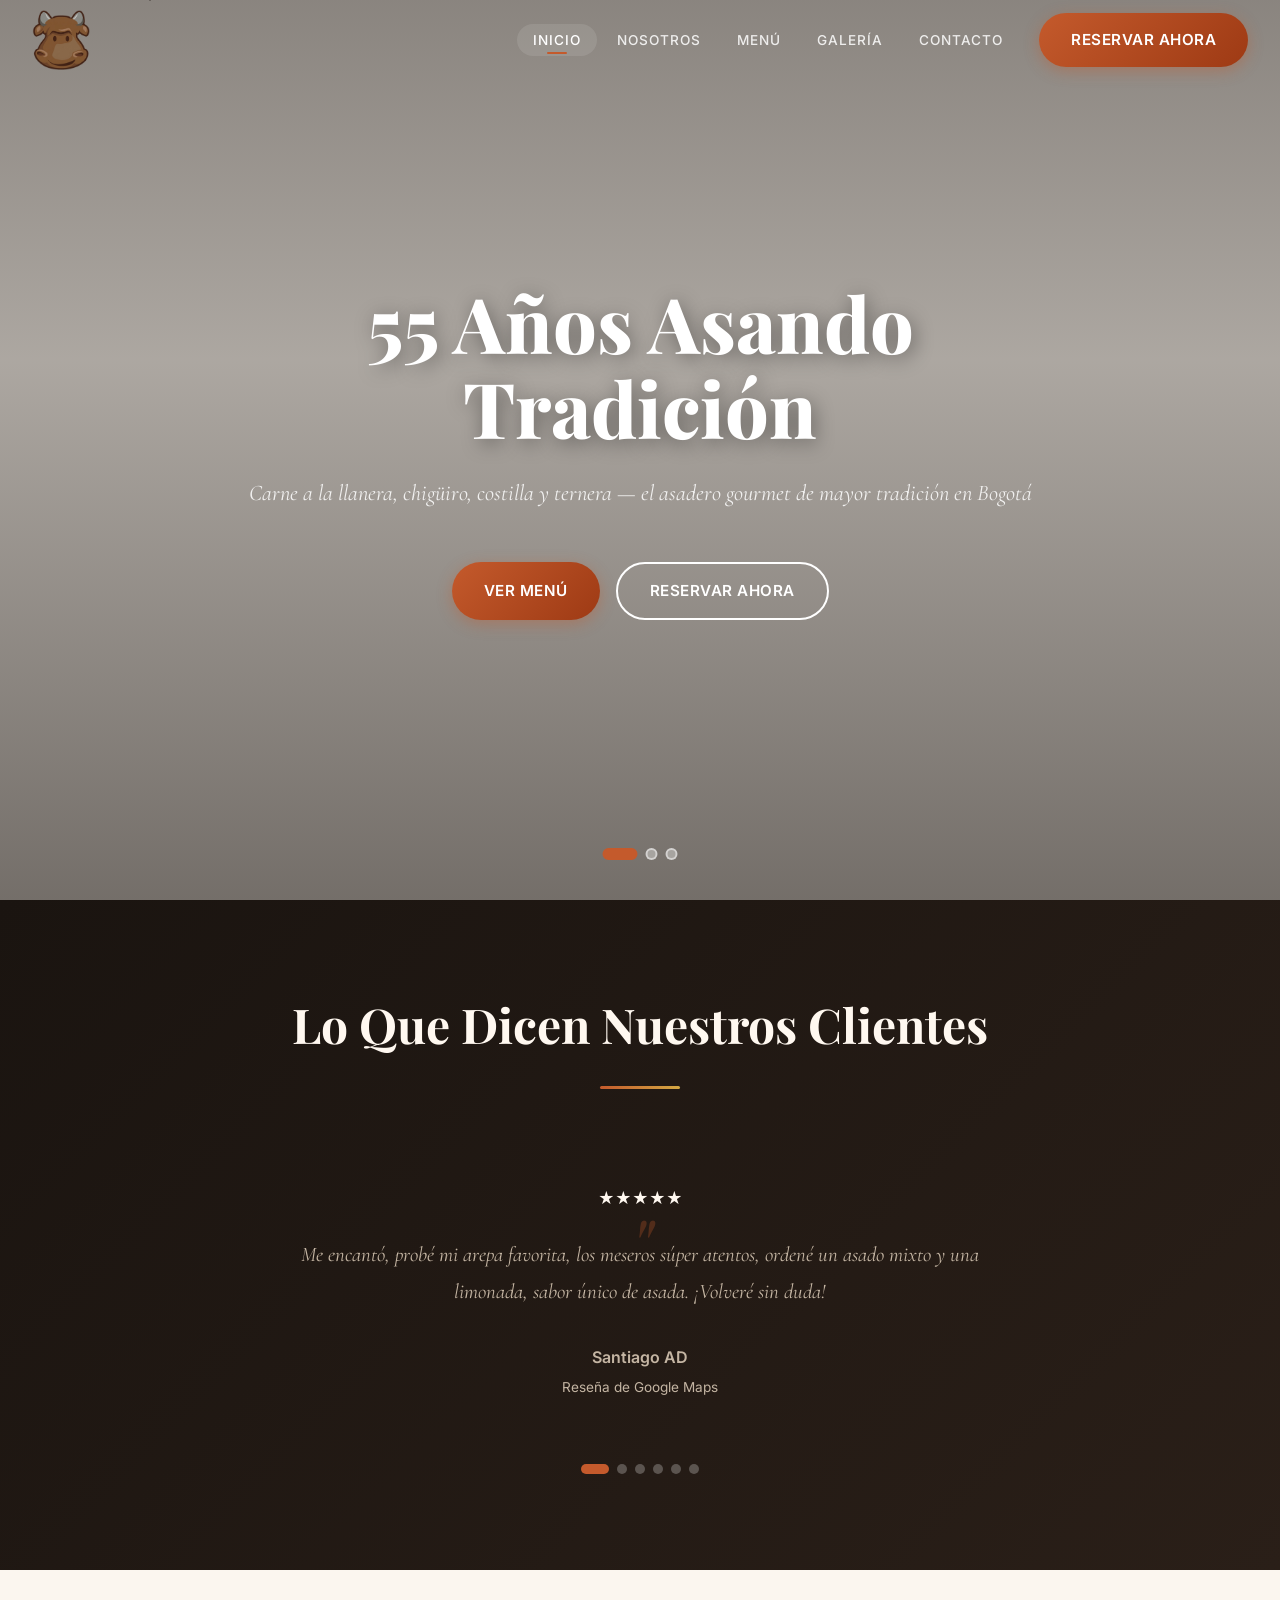
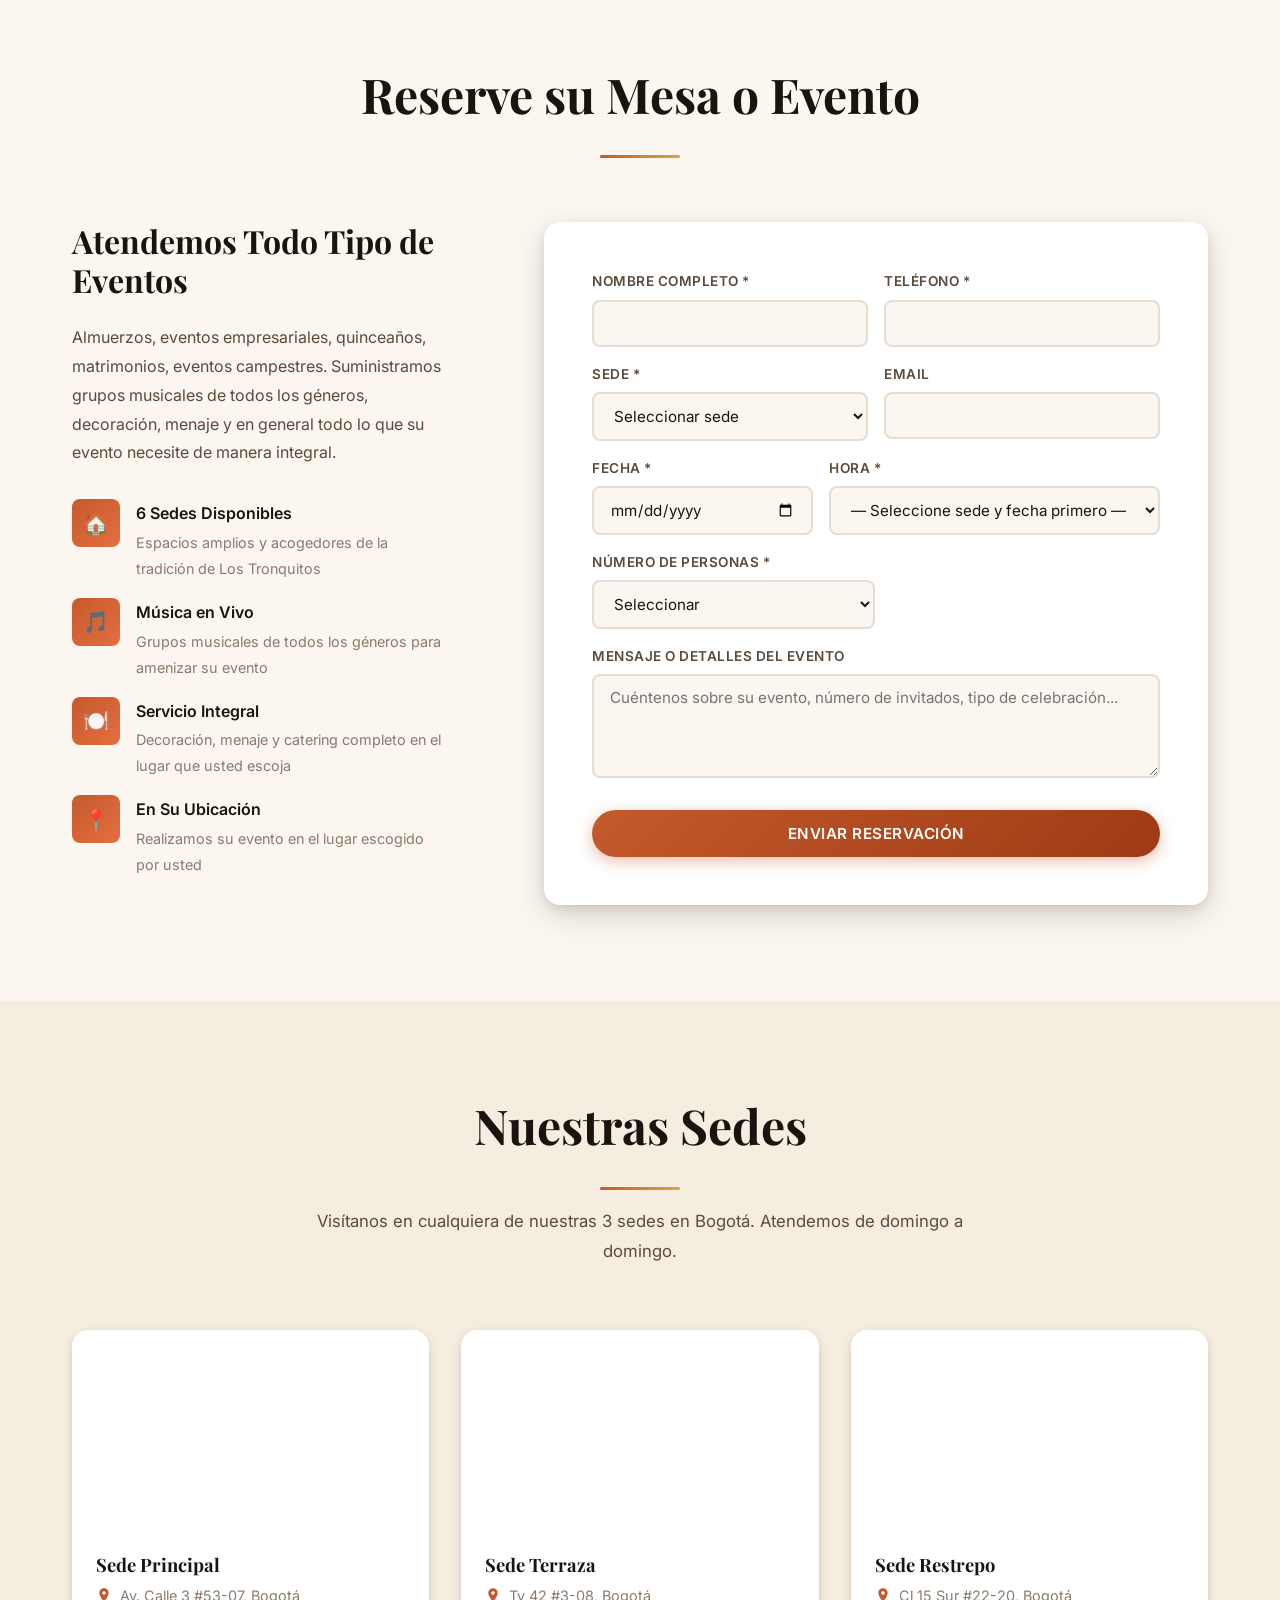
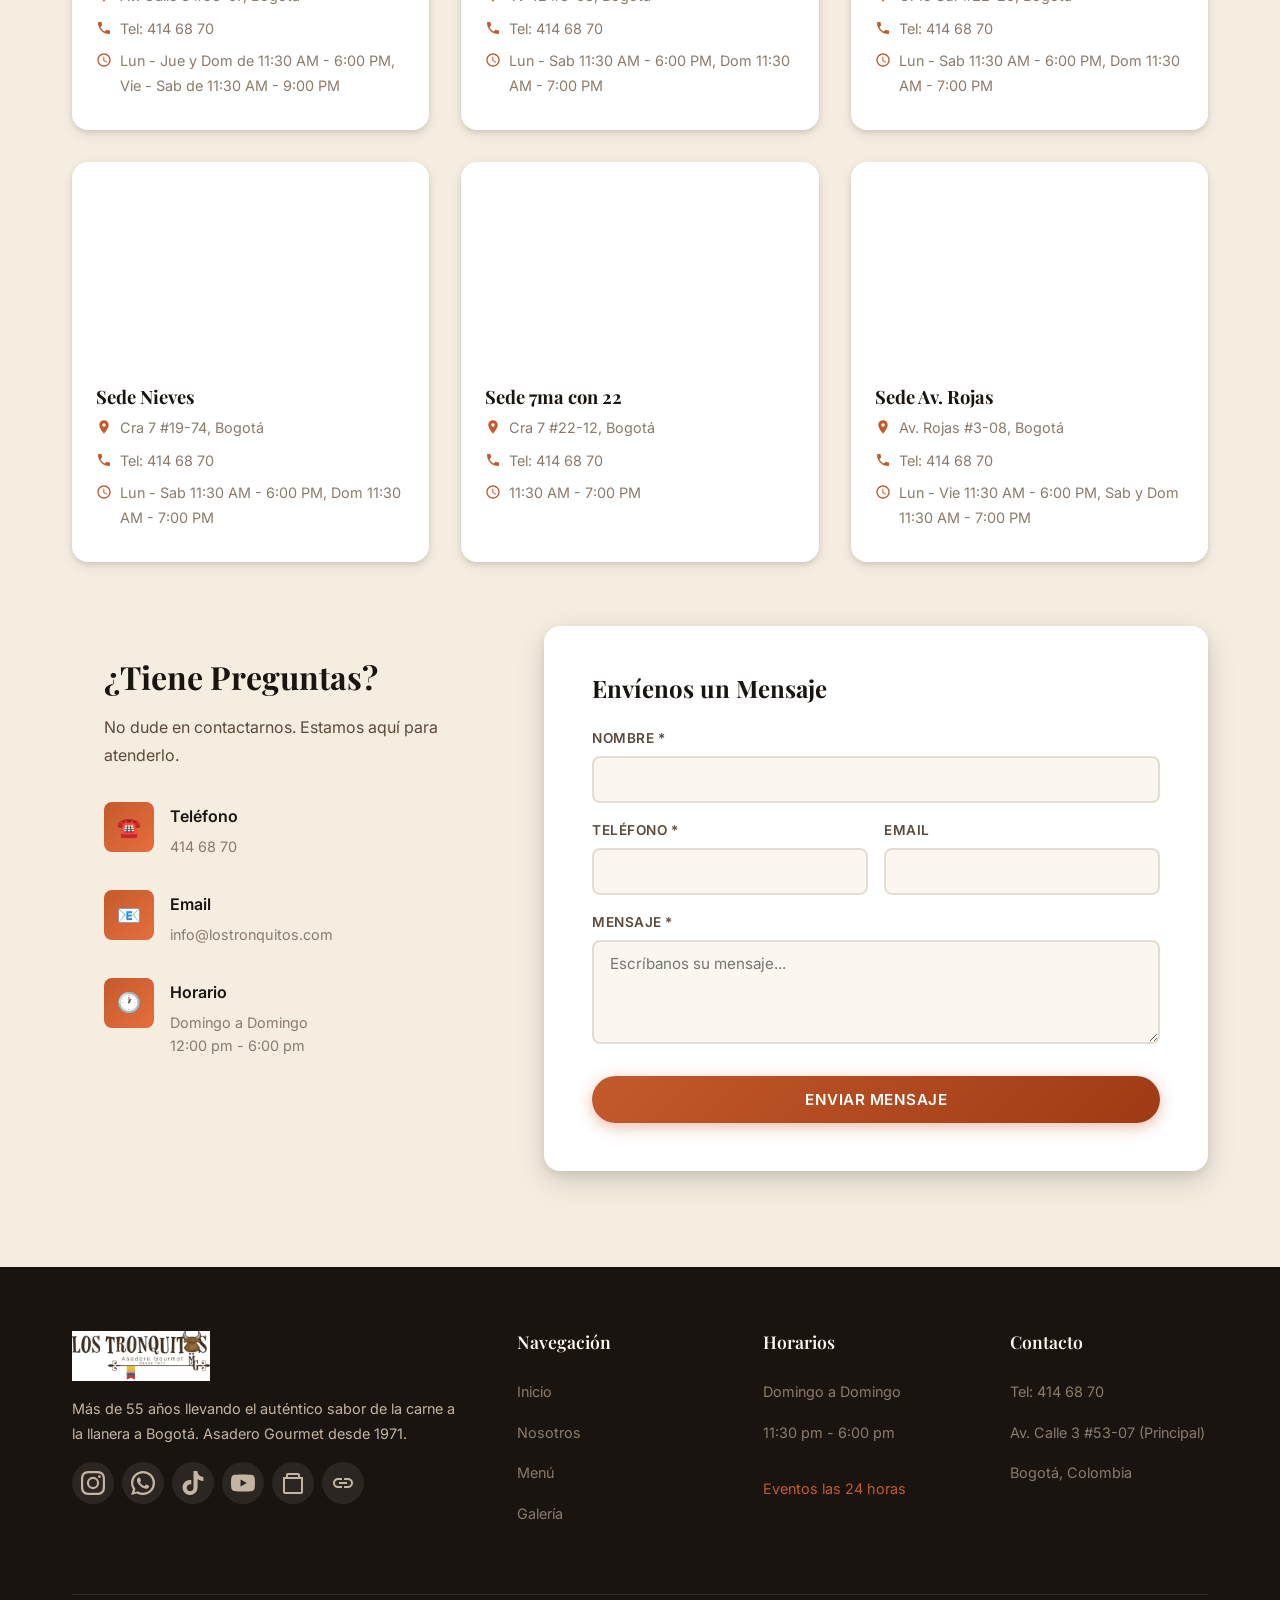
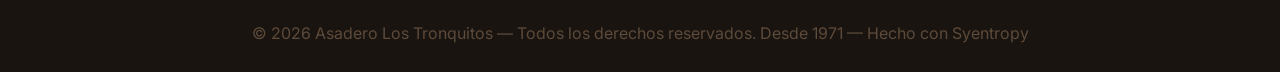
==== frontend/index.html @ 7a98d63e "update" ====
<!DOCTYPE html>
<html lang="es">
<head>
  <meta charset="UTF-8">
  <meta name="viewport" content="width=device-width, initial-scale=1.0">
  <title>Asadero Los Tronquitos | Carne a la Llanera desde 1971 — Bogotá</title>
  <meta name="description" content="Asadero Los Tronquitos: más de 53 años de tradición en carne a la llanera en Bogotá. 3 sedes, eventos y el mejor sabor de la parrilla colombiana. Desde 1971.">
  <meta property="og:title" content="Asadero Los Tronquitos — Asadero Gourmet desde 1971">
  <meta property="og:description" content="Más de 53 años ofreciendo el mejor sabor en carne a la llanera, chigüiro, costilla y ternera en Bogotá.">
  <meta property="og:type" content="website">
  <link rel="stylesheet" href="styles.css">
  <link rel="icon" type="image/png" href="assets/images/logo2.png">
</head>
<body>

<!-- ════════ HEADER ════════ -->
<header class="header" id="header">
  <div class="header__inner">
    <a href="#inicio" class="header__logo"><img src="assets/images/logo2.png" alt="Los Tronquitos - Asadero Gourmet desde 1971"></a>
    <nav class="nav" aria-label="Navegación principal">
      <ul class="nav__list">
        <li><a href="#inicio" class="nav__link nav__link--active">Inicio</a></li>
        <li><a href="nosotros.html" class="nav__link">Nosotros</a></li>
        <li><a href="menu.pdf" class="nav__link">Menú</a></li>
        <li><a href="galeria.html" class="nav__link">Galería</a></li>
        <li><a href="#contacto" class="nav__link">Contacto</a></li>
        <li><a href="#reservaciones" class="nav__cta btn btn--primary">Reservar Ahora</a></li>
      </ul>
    </nav>
    <button class="hamburger" id="hamburger" aria-label="Abrir menú"><span class="hamburger__line"></span><span class="hamburger__line"></span><span class="hamburger__line"></span></button>
  </div>
</header>

<!-- Mobile Menu -->
<div class="mobile-menu" id="mobileMenu">
  <ul class="mobile-menu__list">
    <li><a href="#inicio" class="mobile-menu__link">Inicio</a></li>
    <li><a href="nosotros.html" class="mobile-menu__link">Nosotros</a></li>
    <li><a href="menu_dummy.pdf" class="mobile-menu__link">Menú</a></li>
    <li><a href="galeria.html" class="mobile-menu__link">Galería</a></li>
    <li><a href="#contacto" class="mobile-menu__link">Contacto</a></li>
  </ul>
</div>

<!-- ════════ HERO ════════ -->
<section class="hero" id="inicio">
  <div class="hero__carousel">
    <div class="hero__slide hero__slide--active"><img src="assets/images/new/churrasco1.jpeg" alt="Carne a la llanera en parrilla tradicional"></div>
    <div class="hero__slide"><img src="assets/images/new/Chunchullo (19).JPG"Parrillada mixta Los Tronquitos"></div>
    <div class="hero__slide"><img src="assets/images/new/coctel1.JPG" alt="Interior del restaurante Los Tronquitos"></div>
  </div>
  <div class="hero__overlay"></div>
  <div class="hero__content">
    <h1 class="hero__title">55 Años Asando Tradición<span></span></h1>
    <p class="hero__subtitle">Carne a la llanera, chigüiro, costilla y ternera — el asadero gourmet de mayor tradición en Bogotá</p>
    <div class="hero__buttons">
      <a href="menu.pdf" class="btn btn--primary">Ver Menú</a>
      <a href="#reservaciones" class="btn btn--secondary">Reservar Ahora</a>
    </div>
  </div>
  <div class="hero__dots">
    <button class="hero__dot hero__dot--active" data-slide="0" aria-label="Slide 1"></button>
    <button class="hero__dot" data-slide="1" aria-label="Slide 2"></button>
    <button class="hero__dot" data-slide="2" aria-label="Slide 3"></button>
  </div>
</section>

<!-- ════════ TESTIMONIOS ════════ -->
<section class="section section--dark testimonials" id="testimonios">
  <div class="container">
    <div class="section-header">
      <h2 class="section-header__title" style="color:var(--color-cream)">Lo Que Dicen Nuestros Clientes</h2>
      <div class="section-header__divider"></div>
    </div>
    <div class="testimonials__slider">
      <div class="testimonials__track" id="testimonialsTrack">
        <div class="testimonials__slide">
          <div class="testimonials__stars">★★★★★</div>
          <p class="testimonials__quote">Me encantó, probé mi arepa favorita, los meseros súper atentos, ordené un asado mixto y una limonada, sabor único de asada. ¡Volveré sin duda!</p>
          <p class="testimonials__author">Santiago AD</p><p class="testimonials__role">Reseña de Google Maps</p>
        </div>
        <div class="testimonials__slide">
          <div class="testimonials__stars">★★★★★</div>
          <p class="testimonials__quote">Excelente servicio y atención!!! La comida buena. El lugar muy agradable y tranquilo, recomendable para venir con familia y amigos.</p>
          <p class="testimonials__author">Luis Fernando Pérez</p><p class="testimonials__role">Reseña de Google Maps</p>
        </div>
        <div class="testimonials__slide">
          <div class="testimonials__stars">★★★★★</div>
          <p class="testimonials__quote">Excelente servicio, el mesero Samuel muy amable y buena persona. La comida muy rica, a tiempo, precios buenos acordes a la porción. Las instalaciones muy bonitas y la música muy agradable.</p>
          <p class="testimonials__author">Luis Rodríguez</p><p class="testimonials__role">Reseña de Google Maps</p>
        </div>
        <div class="testimonials__slide">
          <div class="testimonials__stars">★★★★★</div>
          <p class="testimonials__quote">Excelente servicio, me encantó la atención al cliente que maneja el restaurante, muy respetuosos y amables sus trabajadores. Sus platos son exquisitos y sus instalaciones son preciosas.</p>
          <p class="testimonials__author">Brandon Ardila</p><p class="testimonials__role">Reseña de Google Maps</p>
        </div>
        <div class="testimonials__slide">
          <div class="testimonials__stars">★★★★★</div>
          <p class="testimonials__quote">La comida es deliciosa, fresca, las porciones son justas, servicio amable. Lo que más me agradó fue el ambiente, un espacio muy agradable.</p>
          <p class="testimonials__author">Jennifer Tijaro</p><p class="testimonials__role">Reseña de Google Maps</p>
        </div>
        <div class="testimonials__slide">
          <div class="testimonials__stars">★★★★★</div>
          <p class="testimonials__quote">La comida estuvo genial. Carolina nos atendió muy bien. Adicionalmente, todos los platos llegaron muy rápido.</p>
          <p class="testimonials__author">Pablo Ochoa</p><p class="testimonials__role">Reseña de Google Maps</p>
        </div>
      </div>
    </div>
    <div class="testimonials__dots" id="testimonialsDots"></div>
  </div>
</section>

<!-- ════════ RESERVACIONES ════════ -->
<section class="section reservations" id="reservaciones">
  <div class="container">
    <div class="section-header">
      <h2 class="section-header__title">Reserve su Mesa o Evento</h2>
      <div class="section-header__divider"></div>
    </div>
    <div class="reservations__grid">
      <div class="reservations__info animate-on-scroll">
        <h3 class="reservations__info-title">Atendemos Todo Tipo de Eventos</h3>
        <p class="reservations__info-text">Almuerzos, eventos empresariales, quinceaños, matrimonios, eventos campestres. Suministramos grupos musicales de todos los géneros, decoración, menaje y en general todo lo que su evento necesite de manera integral.</p>
        <div class="reservations__features">
          <div class="reservations__feature"><div class="reservations__feature-icon">🏠</div><div><p class="reservations__feature-title">6 Sedes Disponibles</p><p class="reservations__feature-text">Espacios amplios y acogedores de la tradición de Los Tronquitos</p></div></div>
          <div class="reservations__feature"><div class="reservations__feature-icon">🎵</div><div><p class="reservations__feature-title">Música en Vivo</p><p class="reservations__feature-text">Grupos musicales de todos los géneros para amenizar su evento</p></div></div>
          <div class="reservations__feature"><div class="reservations__feature-icon">🍽️</div><div><p class="reservations__feature-title">Servicio Integral</p><p class="reservations__feature-text">Decoración, menaje y catering completo en el lugar que usted escoja</p></div></div>
          <div class="reservations__feature"><div class="reservations__feature-icon">📍</div><div><p class="reservations__feature-title">En Su Ubicación</p><p class="reservations__feature-text">Realizamos su evento en el lugar escogido por usted</p></div></div>
        </div>
      </div>
      <div class="reservations__form-wrapper animate-on-scroll animate-on-scroll--delay-2">
        <form id="reservationForm" novalidate>
          <div class="form__row">
            <div class="form__group"><label class="form__label" for="resName">Nombre completo *</label><input class="form__input" type="text" id="resName" name="Nombre" required><span class="form__error" id="resNameError">Por favor ingrese su nombre</span></div>
            <div class="form__group"><label class="form__label" for="resPhone">Teléfono *</label><input class="form__input" type="tel" id="resPhone" name="Teléfono" required><span class="form__error" id="resPhoneError">Ingrese un teléfono válido</span></div>
          </div>
          <div class="form__row">
            <div class="form__group"><label class="form__label" for="resSede">Sede *</label><select class="form__select" id="resSede" name="Sede" required><option value="">Seleccionar sede</option><option value="Principal">Principal</option><option value="Terraza">Terraza</option><option value="Restrepo">Restrepo</option><option value="Nieves">Nieves</option><option value="7ma con 22">7ma con 22</option><option value="Av Rojas">Av Rojas</option></select><span class="form__error" id="resSedeError">Seleccione una sede</span></div>
            <div class="form__group"><label class="form__label" for="resEmail">Email</label><input class="form__input" type="email" id="resEmail" name="Email"><span class="form__error" id="resEmailError">Ingrese un email válido</span></div>
          </div>
          <div class="form__row">
            <div class="form__group"><label class="form__label" for="resDate">Fecha *</label><input class="form__input" type="date" id="resDate" name="Fecha" required><span class="form__error" id="resDateError">Seleccione una fecha futura</span></div>
            <div class="form__group">
              <label class="form__label" for="resTime">Hora *</label>
              <select class="form__select" id="resTime" name="Hora" required>
                <option value="">— Seleccione sede y fecha primero —</option>
              </select>
              <span class="form__error" id="resTimeError">Seleccione un horario</span>
            </div>
          </div>
          <!-- Indicador de cupos disponibles -->
          <div id="availabilityBanner" style="display:none;margin-bottom:12px;padding:10px 14px;border-radius:6px;font-size:14px;font-weight:600;"></div>
          <div class="form__row">
            <div class="form__group"><label class="form__label" for="resGuests">Número de personas *</label>
              <select class="form__select" id="resGuests" name="Personas" required>
                <option value="">Seleccionar</option>
                <option value="1">1 persona</option>
                <option value="2">2 personas</option>
                <option value="3">3 personas</option>
                <option value="4">4 personas</option>
                <option value="5">5 personas</option>
                <option value="6">6 personas</option>
                <option value="7">7 personas</option>
                <option value="8">8 personas</option>
                <option value="10">10 personas</option>
                <option value="12">12 personas</option>
                <option value="15">15 personas</option>
                <option value="20">20 personas</option>
                <option value="25">25 personas</option>
                <option value="30">30 personas</option>
                <option value="40">40+ personas (evento especial)</option>
              </select>
              <span class="form__error" id="resGuestsError">Seleccione número de personas</span>
            </div>
          </div>
          <div class="form__row">
            <div class="form__group form__group--full"><label class="form__label" for="resMessage">Mensaje o detalles del evento</label><textarea class="form__textarea" id="resMessage" name="Mensaje" rows="4" placeholder="Cuéntenos sobre su evento, número de invitados, tipo de celebración..."></textarea></div>
          </div>
          <button type="submit" class="btn btn--primary form__submit" id="resSubmitBtn">Enviar Reservación</button>
        </form>
      </div>
    </div>
  </div>
</section>

<!-- ════════ CONTACTO & UBICACIONES ════════ -->
<section class="section contact" id="contacto">
  <div class="container">
    <div class="section-header">
      <h2 class="section-header__title">Nuestras Sedes</h2>
      <div class="section-header__divider"></div>
      <p class="section-header__description">Visítanos en cualquiera de nuestras 3 sedes en Bogotá. Atendemos de domingo a domingo.</p>
    </div>
    <div class="contact__grid">
      <!-- Sede 1 Principal -->
      <div class="contact__card animate-on-scroll" data-sede="principal">
        <div class="contact__card-map"><iframe src="https://www.google.com/maps/embed?pb=!1m18!1m12!1m3!1d3976.807!2d-74.1127!3d4.6172!2m3!1f0!2f0!3f0!3m2!1i1024!2i768!4f13.1!3m3!1m2!1s0x8e3f99a1c1c1c1c1%3A0x1!2sAv%20Calle%203%2053-07!5e0!3m2!1ses!2sco!4v1700000000000" allowfullscreen="" loading="lazy" title="Sede Principal Los Tronquitos"></iframe></div>
        <div class="contact__card-info">
          <h4 class="contact__card-name">Sede Principal</h4>
          <div class="contact__card-detail"><svg viewBox="0 0 24 24" fill="currentColor"><path d="M12 2C8.13 2 5 5.13 5 9c0 5.25 7 13 7 13s7-7.75 7-13c0-3.87-3.13-7-7-7zm0 9.5c-1.38 0-2.5-1.12-2.5-2.5s1.12-2.5 2.5-2.5 2.5 1.12 2.5 2.5-1.12 2.5-2.5 2.5z"/></svg><span class="sede-direccion">Av. Calle 3 #53-07, Bogotá</span></div>
          <div class="contact__card-detail"><svg viewBox="0 0 24 24" fill="currentColor"><path d="M6.62 10.79c1.44 2.83 3.76 5.14 6.59 6.59l2.2-2.2c.27-.27.67-.36 1.02-.24 1.12.37 2.33.57 3.57.57.55 0 1 .45 1 1V20c0 .55-.45 1-1 1-9.39 0-17-7.61-17-17 0-.55.45-1 1-1h3.5c.55 0 1 .45 1 1 0 1.25.2 2.45.57 3.57.11.35.03.74-.25 1.02l-2.2 2.2z"/></svg><span>Tel: 414 68 70</span></div>
          <div class="contact__card-detail"><svg viewBox="0 0 24 24" fill="currentColor"><path d="M11.99 2C6.47 2 2 6.48 2 12s4.47 10 9.99 10C17.52 22 22 17.52 22 12S17.52 2 11.99 2zM12 20c-4.42 0-8-3.58-8-8s3.58-8 8-8 8 3.58 8 8-3.58 8-8 8zm.5-13H11v6l5.25 3.15.75-1.23-4.5-2.67z"/></svg><span class="sede-horario">Lun - Jue y Dom de 11:30 AM - 6:00 PM, Vie - Sab de 11:30 AM - 9:00 PM</span></div>
        </div>
      </div>
      <!-- Sede 2 Terraza -->
      <div class="contact__card animate-on-scroll animate-on-scroll--delay-1" data-sede="terraza">
        <div class="contact__card-map"><iframe src="https://www.google.com/maps/embed?pb=!1m18!1m12!1m3!1d3976.883192683664!2d-74.11655192552723!3d4.614916342396314!2m3!1f0!2f0!3f0!3m2!1i1024!2i768!4f13.1!3m3!1m2!1s0x8e3f994f0b8a6cc9%3A0x44e35e37d0e123f9!2zVHYuIDQyICMgMy04LCBQdWVudGUgQXJhbmRhLCBCb2dvdMOhLCBELkMuLCBCb2dvdMOhLCBCb2dvdMOhLCBELkMu!5e0!3m2!1ses-419!2sco!4v1774983031433!5m2!1ses-419!2sco" width="600" height="450" style="border:0;" allowfullscreen="" loading="lazy" referrerpolicy="no-referrer-when-downgrade"></iframe></div>
        <div class="contact__card-info">
          <h4 class="contact__card-name">Sede Terraza</h4>
          <div class="contact__card-detail"><svg viewBox="0 0 24 24" fill="currentColor"><path d="M12 2C8.13 2 5 5.13 5 9c0 5.25 7 13 7 13s7-7.75 7-13c0-3.87-3.13-7-7-7zm0 9.5c-1.38 0-2.5-1.12-2.5-2.5s1.12-2.5 2.5-2.5 2.5 1.12 2.5 2.5-1.12 2.5-2.5 2.5z"/></svg><span class="sede-direccion">Tv 42 #3-08, Bogotá</span></div>
          <div class="contact__card-detail"><svg viewBox="0 0 24 24" fill="currentColor"><path d="M6.62 10.79c1.44 2.83 3.76 5.14 6.59 6.59l2.2-2.2c.27-.27.67-.36 1.02-.24 1.12.37 2.33.57 3.57.57.55 0 1 .45 1 1V20c0 .55-.45 1-1 1-9.39 0-17-7.61-17-17 0-.55.45-1 1-1h3.5c.55 0 1 .45 1 1 0 1.25.2 2.45.57 3.57.11.35.03.74-.25 1.02l-2.2 2.2z"/></svg><span>Tel: 414 68 70</span></div>
          <div class="contact__card-detail"><svg viewBox="0 0 24 24" fill="currentColor"><path d="M11.99 2C6.47 2 2 6.48 2 12s4.47 10 9.99 10C17.52 22 22 17.52 22 12S17.52 2 11.99 2zM12 20c-4.42 0-8-3.58-8-8s3.58-8 8-8 8 3.58 8 8-3.58 8-8 8zm.5-13H11v6l5.25 3.15.75-1.23-4.5-2.67z"/></svg><span class="sede-horario">Lun - Sab 11:30 AM - 6:00 PM, Dom 11:30 AM - 7:00 PM</span></div>
        </div>
      </div>
      <!-- Sede 3 Restrepo -->
      <div class="contact__card animate-on-scroll animate-on-scroll--delay-2" data-sede="restrepo">
        <div class="contact__card-map"><iframe src="https://www.google.com/maps/embed?pb=!1m18!1m12!1m3!1d3977.0346736507167!2d-74.1006967!3d4.5878!2m3!1f0!2f0!3f0!3m2!1i1024!2i768!4f13.1!3m3!1m2!1s0x8e3f992001793e93%3A0x5c0cc6a6453bdbe4!2sCl.%2015%20Sur%20%2322-20%2C%20Bogot%C3%A1!5e0!3m2!1ses-419!2sco!4v1774982782125!5m2!1ses-419!2sco" width="600" height="450" style="border:0;" allowfullscreen="" loading="lazy" referrerpolicy="no-referrer-when-downgrade"></iframe></div>
        <div class="contact__card-info">
          <h4 class="contact__card-name">Sede Restrepo</h4>
          <div class="contact__card-detail"><svg viewBox="0 0 24 24" fill="currentColor"><path d="M12 2C8.13 2 5 5.13 5 9c0 5.25 7 13 7 13s7-7.75 7-13c0-3.87-3.13-7-7-7zm0 9.5c-1.38 0-2.5-1.12-2.5-2.5s1.12-2.5 2.5-2.5 2.5 1.12 2.5 2.5-1.12 2.5-2.5 2.5z"/></svg><span class="sede-direccion">Cl 15 Sur #22-20, Bogotá</span></div>
          <div class="contact__card-detail"><svg viewBox="0 0 24 24" fill="currentColor"><path d="M6.62 10.79c1.44 2.83 3.76 5.14 6.59 6.59l2.2-2.2c.27-.27.67-.36 1.02-.24 1.12.37 2.33.57 3.57.57.55 0 1 .45 1 1V20c0 .55-.45 1-1 1-9.39 0-17-7.61-17-17 0-.55.45-1 1-1h3.5c.55 0 1 .45 1 1 0 1.25.2 2.45.57 3.57.11.35.03.74-.25 1.02l-2.2 2.2z"/></svg><span>Tel: 414 68 70</span></div>
          <div class="contact__card-detail"><svg viewBox="0 0 24 24" fill="currentColor"><path d="M11.99 2C6.47 2 2 6.48 2 12s4.47 10 9.99 10C17.52 22 22 17.52 22 12S17.52 2 11.99 2zM12 20c-4.42 0-8-3.58-8-8s3.58-8 8-8 8 3.58 8 8-3.58 8-8 8zm.5-13H11v6l5.25 3.15.75-1.23-4.5-2.67z"/></svg><span class="sede-horario">Lun - Sab 11:30 AM - 6:00 PM, Dom 11:30 AM - 7:00 PM</span></div>
        </div>
      </div>
      <!-- Sede 4 Nieves -->
      <div class="contact__card animate-on-scroll animate-on-scroll--delay-2" data-sede="nieves">
        <div class="contact__card-map"><iframe src="https://www.google.com/maps/embed?pb=!1m18!1m12!1m3!1d3976.9329164392216!2d-74.07377492552737!3d4.606032942472005!2m3!1f0!2f0!3f0!3m2!1i1024!2i768!4f13.1!3m3!1m2!1s0x8e3f99a1f7c5f38d%3A0xfd6906d8717972ba!2sCra.%207%20%2319-74%2C%20Bogot%C3%A1!5e0!3m2!1ses-419!2sco!4v1774982893205!5m2!1ses-419!2sco" width="600" height="450" style="border:0;" allowfullscreen="" loading="lazy" referrerpolicy="no-referrer-when-downgrade"></iframe></div>
        <div class="contact__card-info">
          <h4 class="contact__card-name">Sede Nieves</h4>
          <div class="contact__card-detail"><svg viewBox="0 0 24 24" fill="currentColor"><path d="M12 2C8.13 2 5 5.13 5 9c0 5.25 7 13 7 13s7-7.75 7-13c0-3.87-3.13-7-7-7zm0 9.5c-1.38 0-2.5-1.12-2.5-2.5s1.12-2.5 2.5-2.5 2.5 1.12 2.5 2.5-1.12 2.5-2.5 2.5z"/></svg><span class="sede-direccion">Cra 7 #19-74, Bogotá</span></div>
          <div class="contact__card-detail"><svg viewBox="0 0 24 24" fill="currentColor"><path d="M6.62 10.79c1.44 2.83 3.76 5.14 6.59 6.59l2.2-2.2c.27-.27.67-.36 1.02-.24 1.12.37 2.33.57 3.57.57.55 0 1 .45 1 1V20c0 .55-.45 1-1 1-9.39 0-17-7.61-17-17 0-.55.45-1 1-1h3.5c.55 0 1 .45 1 1 0 1.25.2 2.45.57 3.57.11.35.03.74-.25 1.02l-2.2 2.2z"/></svg><span>Tel: 414 68 70</span></div>
          <div class="contact__card-detail"><svg viewBox="0 0 24 24" fill="currentColor"><path d="M11.99 2C6.47 2 2 6.48 2 12s4.47 10 9.99 10C17.52 22 22 17.52 22 12S17.52 2 11.99 2zM12 20c-4.42 0-8-3.58-8-8s3.58-8 8-8 8 3.58 8 8-3.58 8-8 8zm.5-13H11v6l5.25 3.15.75-1.23-4.5-2.67z"/></svg><span class="sede-horario">Lun - Sab 11:30 AM - 6:00 PM, Dom 11:30 AM - 7:00 PM</span></div>
        </div>
      </div>
      <!-- Sede 5 7ma con 22 -->
      <div class="contact__card animate-on-scroll animate-on-scroll--delay-2" data-sede="7ma-con-22">
        <div class="contact__card-map"><iframe src="https://www.google.com/maps/embed?pb=!1m18!1m12!1m3!1d3976.920901473239!2d-74.07319622552727!3d4.608181042453724!2m3!1f0!2f0!3f0!3m2!1i1024!2i768!4f13.1!3m3!1m2!1s0x8e3f9998c905d19d%3A0xa3f6e29a383d21f8!2sCra.%207%20%2322-12%2C%20Bogot%C3%A1!5e0!3m2!1ses-419!2sco!4v1774983083929!5m2!1ses-419!2sco" width="600" height="450" style="border:0;" allowfullscreen="" loading="lazy" referrerpolicy="no-referrer-when-downgrade"></iframe></div>
        <div class="contact__card-info">
          <h4 class="contact__card-name">Sede 7ma con 22</h4>
          <div class="contact__card-detail"><svg viewBox="0 0 24 24" fill="currentColor"><path d="M12 2C8.13 2 5 5.13 5 9c0 5.25 7 13 7 13s7-7.75 7-13c0-3.87-3.13-7-7-7zm0 9.5c-1.38 0-2.5-1.12-2.5-2.5s1.12-2.5 2.5-2.5 2.5 1.12 2.5 2.5-1.12 2.5-2.5 2.5z"/></svg><span class="sede-direccion">Cra 7 #22-12, Bogotá</span></div>
          <div class="contact__card-detail"><svg viewBox="0 0 24 24" fill="currentColor"><path d="M6.62 10.79c1.44 2.83 3.76 5.14 6.59 6.59l2.2-2.2c.27-.27.67-.36 1.02-.24 1.12.37 2.33.57 3.57.57.55 0 1 .45 1 1V20c0 .55-.45 1-1 1-9.39 0-17-7.61-17-17 0-.55.45-1 1-1h3.5c.55 0 1 .45 1 1 0 1.25.2 2.45.57 3.57.11.35.03.74-.25 1.02l-2.2 2.2z"/></svg><span>Tel: 414 68 70</span></div>
          <div class="contact__card-detail"><svg viewBox="0 0 24 24" fill="currentColor"><path d="M11.99 2C6.47 2 2 6.48 2 12s4.47 10 9.99 10C17.52 22 22 17.52 22 12S17.52 2 11.99 2zM12 20c-4.42 0-8-3.58-8-8s3.58-8 8-8 8 3.58 8 8-3.58 8-8 8zm.5-13H11v6l5.25 3.15.75-1.23-4.5-2.67z"/></svg><span class="sede-horario">11:30 AM - 7:00 PM</span></div>
        </div>
      </div>
      <!-- Sede 6 Rojas -->
      <div class="contact__card animate-on-scroll animate-on-scroll--delay-2" data-sede="rojas">
        <div class="contact__card-map"><iframe src="https://www.google.com/maps/embed?pb=!1m18!1m12!1m3!1d3976.557687584417!2d-74.10221432552706!3d4.672653241901139!2m3!1f0!2f0!3f0!3m2!1i1024!2i768!4f13.1!3m3!1m2!1s0x8e3f9b0ceb1cd0f9%3A0xa7483a5deb8d5d55!2zQXYuIDcwICMzLCBCb2dvdMOh!5e0!3m2!1ses-419!2sco!4v1774984022772!5m2!1ses-419!2sco" width="600" height="450" style="border:0;" allowfullscreen="" loading="lazy" referrerpolicy="no-referrer-when-downgrade"></iframe></div>
        <div class="contact__card-info">
          <h4 class="contact__card-name">Sede Av. Rojas</h4>
          <div class="contact__card-detail"><svg viewBox="0 0 24 24" fill="currentColor"><path d="M12 2C8.13 2 5 5.13 5 9c0 5.25 7 13 7 13s7-7.75 7-13c0-3.87-3.13-7-7-7zm0 9.5c-1.38 0-2.5-1.12-2.5-2.5s1.12-2.5 2.5-2.5 2.5 1.12 2.5 2.5-1.12 2.5-2.5 2.5z"/></svg><span class="sede-direccion">Av. Rojas #3-08, Bogotá</span></div>
          <div class="contact__card-detail"><svg viewBox="0 0 24 24" fill="currentColor"><path d="M6.62 10.79c1.44 2.83 3.76 5.14 6.59 6.59l2.2-2.2c.27-.27.67-.36 1.02-.24 1.12.37 2.33.57 3.57.57.55 0 1 .45 1 1V20c0 .55-.45 1-1 1-9.39 0-17-7.61-17-17 0-.55.45-1 1-1h3.5c.55 0 1 .45 1 1 0 1.25.2 2.45.57 3.57.11.35.03.74-.25 1.02l-2.2 2.2z"/></svg><span>Tel: 414 68 70</span></div>
          <div class="contact__card-detail"><svg viewBox="0 0 24 24" fill="currentColor"><path d="M11.99 2C6.47 2 2 6.48 2 12s4.47 10 9.99 10C17.52 22 22 17.52 22 12S17.52 2 11.99 2zM12 20c-4.42 0-8-3.58-8-8s3.58-8 8-8 8 3.58 8 8-3.58 8-8 8zm.5-13H11v6l5.25 3.15.75-1.23-4.5-2.67z"/></svg><span class="sede-horario">Lun - Vie 11:30 AM - 6:00 PM, Sab y Dom 11:30 AM - 7:00 PM</span></div>
        </div>
      </div>
    </div>
    <!-- Contact Form -->
    <div class="contact__form-section">
      <div class="contact__info-block animate-on-scroll">
        <h3>¿Tiene Preguntas?</h3>
        <p style="margin:var(--space-md) 0 var(--space-xl)">No dude en contactarnos. Estamos aquí para atenderlo.</p>
        <div class="contact__info-item"><div class="contact__info-icon">☎️</div><div><p class="contact__info-label">Teléfono</p><p class="contact__info-value">414 68 70</p></div></div>
        <div class="contact__info-item"><div class="contact__info-icon">📧</div><div><p class="contact__info-label">Email</p><p class="contact__info-value">info@lostronquitos.com</p></div></div>
        <div class="contact__info-item"><div class="contact__info-icon">🕐</div><div><p class="contact__info-label">Horario</p><p class="contact__info-value">Domingo a Domingo<br>12:00 pm - 6:00 pm</p></div></div>
      </div>
      <div class="reservations__form-wrapper animate-on-scroll animate-on-scroll--delay-2">
        <h4 style="margin-bottom:var(--space-lg)">Envíenos un Mensaje</h4>
        <form id="contactForm" action="https://formsubmit.co/ajax/nico35134@gmail.com" method="POST" novalidate>
          <input type="hidden" name="_subject" value="Nuevo Mensaje de Contacto - Los Tronquitos">
          <input type="hidden" name="_captcha" value="false">
          <input type="hidden" name="_template" value="table">
          <div class="form__row"><div class="form__group form__group--full"><label class="form__label" for="ctName">Nombre *</label><input class="form__input" type="text" id="ctName" name="Nombre" required></div></div>
          <div class="form__row">
            <div class="form__group"><label class="form__label" for="ctPhone">Teléfono *</label><input class="form__input" type="tel" id="ctPhone" name="Teléfono" required></div>
            <div class="form__group"><label class="form__label" for="ctEmail">Email</label><input class="form__input" type="email" id="ctEmail" name="Email"></div>
          </div>
          <div class="form__row"><div class="form__group form__group--full"><label class="form__label" for="ctMessage">Mensaje *</label><textarea class="form__textarea" id="ctMessage" name="Mensaje" rows="4" required placeholder="Escríbanos su mensaje..."></textarea></div></div>
          <button type="submit" class="btn btn--primary form__submit">Enviar Mensaje</button>
        </form>
      </div>
    </div>
  </div>
</section>

<!-- ════════ FOOTER ════════ -->
<footer class="footer">
  <div class="container">
    <div class="footer__grid">
      <div class="footer__brand">
        <img src="assets/images/logo.png" alt="Los Tronquitos">
        <p>Más de 55 años llevando el auténtico sabor de la carne a la llanera a Bogotá. Asadero Gourmet desde 1971.</p>
        <div class="footer__social">
          <a href="https://www.instagram.com/lostronquitosparrilla" class="footer__social-link" aria-label="Instagram"><svg viewBox="0 0 24 24" width="24" height="24" fill="currentColor"><path d="M12 2.163c3.204 0 3.584.012 4.85.07 3.252.148 4.771 1.691 4.919 4.919.058 1.265.069 1.645.069 4.849 0 3.205-.012 3.584-.069 4.849-.149 3.225-1.664 4.771-4.919 4.919-1.266.058-1.644.07-4.85.07-3.204 0-3.584-.012-4.849-.07-3.26-.149-4.771-1.699-4.919-4.92-.058-1.265-.07-1.644-.07-4.849 0-3.204.013-3.583.07-4.849.149-3.227 1.664-4.771 4.919-4.919 1.266-.057 1.645-.069 4.849-.069zM12 0C8.741 0 8.333.014 7.053.072 2.695.272.273 2.69.073 7.052.014 8.333 0 8.741 0 12c0 3.259.014 3.668.072 4.948.2 4.358 2.618 6.78 6.98 6.98C8.333 23.986 8.741 24 12 24c3.259 0 3.668-.014 4.948-.072 4.354-.2 6.782-2.618 6.979-6.98.059-1.28.073-1.689.073-4.948 0-3.259-.014-3.667-.072-4.947-.196-4.354-2.617-6.78-6.979-6.98C15.668.014 15.259 0 12 0zm0 5.838a6.162 6.162 0 100 12.324 6.162 6.162 0 000-12.324zM12 16a4 4 0 110-8 4 4 0 010 8zm6.406-11.845a1.44 1.44 0 100 2.881 1.44 1.44 0 000-2.881z"/></svg></a>
          <a href="https://wa.me/573127923219" class="footer__social-link" aria-label="WhatsApp"><svg viewBox="0 0 24 24" width="24" height="24" fill="currentColor"><path d="M11.944 0A12 12 0 000 12a12 12 0 001.914 6.559L.085 24l5.632-1.464A11.944 11.944 0 0011.944 24 12 12 0 0024 12 12 12 0 0011.944 0zM12 21.8c-1.65 0-3.26-.43-4.69-1.24l-.32-.19-3.48.91.93-3.35-.2-.33A9.78 9.78 0 012.2 12 9.8 9.8 0 0112 2.2a9.8 9.8 0 019.8 9.8 9.8 9.8 0 01-9.8 9.8zm5.35-7.3c-.29-.15-1.74-.86-2.01-.96-.27-.1-.47-.15-.67.15-.2.3-.77.96-.94 1.16-.17.2-.34.22-.64.08-.29-.15-1.24-.46-2.36-1.46-.87-.78-1.46-1.74-1.63-2.04-.17-.3-.02-.46.12-.61.13-.13.29-.34.44-.51.15-.17.2-.3.3-.5.1-.2.05-.38-.02-.53-.08-.15-.67-1.62-.92-2.22-.24-.58-.49-.5-.67-.51h-.57c-.2 0-.52.08-.79.37-.27.3-1.04 1.02-1.04 2.49 0 1.47 1.07 2.89 1.22 3.09.15.2 2.1 3.2 5.09 4.49.71.3 1.27.48 1.7.62.72.23 1.38.2 1.89.12.58-.09 1.74-.71 1.99-1.4.24-.68.24-1.27.17-1.4-.08-.12-.28-.2-.58-.35z"/></svg></a>
          <a href="https://www.tiktok.com/@lostronquitoscol" class="footer__social-link" aria-label="TikTok"><svg viewBox="0 0 24 24" width="24" height="24" fill="currentColor"><path d="M12.525.02c1.31-.02 2.61-.01 3.91-.02.08 1.53.63 3.09 1.75 4.17 1.12 1.11 2.7 1.62 4.24 1.79v4.03c-1.44-.05-2.89-.35-4.2-.97-.57-.26-1.1-.59-1.62-.93-.01 2.92.01 5.84-.02 8.75-.08 1.4-.54 2.79-1.35 3.94-1.31 1.92-3.58 3.17-5.91 3.21-1.43.08-2.86-.31-4.08-1.03-2.02-1.19-3.44-3.37-3.65-5.71-.02-.5-.03-1-.01-1.49.18-1.9 1.12-3.72 2.58-4.96 1.66-1.44 3.98-2.13 6.15-1.72.02 1.48-.04 2.96-.04 4.44-.99-.32-2.15-.23-3.02.37-.63.41-1.11 1.04-1.36 1.75-.21.51-.15 1.07-.14 1.61.24 1.64 1.82 3.02 3.5 2.87 1.12-.01 2.19-.66 2.77-1.61.19-.33.4-.67.41-1.06.1-1.79.06-3.57.07-5.36.01-4.03-.01-8.05.02-12.07z"/></svg></a>
          <a href="https://www.youtube.com/@lostronquitos-d7c" class="footer__social-link" aria-label="YouTube"><svg viewBox="0 0 24 24" width="24" height="24" fill="currentColor"><path d="M23.498 6.186a3.016 3.016 0 0 0-2.122-2.136C19.505 3.5 12 3.5 12 3.5s-7.505 0-9.377.55a3.016 3.016 0 0 0-2.122 2.136C0 8.07 0 12 0 12s0 3.93.501 5.814a3.016 3.016 0 0 0 2.122 2.136c1.871.55 9.377.55 9.377.55s7.505 0 9.377-.55a3.016 3.016 0 0 0 2.122-2.136C24 15.93 24 12 24 12s0-3.93-.502-5.814zM9.545 15.568V8.432L15.818 12l-6.273 3.568z"/></svg></a>
          <a href="https://www.rappi.com.co/restaurantes/900065932-asadero-los-tronquitos" class="footer__social-link" aria-label="Rappi"><svg viewBox="0 0 24 24" width="24" height="24" fill="currentColor"><path d="M22 6h-3V4c0-1.1-.9-2-2-2H7c-1.1 0-2 .9-2 2v2H2v15c0 1.1.9 2 2 2h16c1.1 0 2-.9 2-2V6zm-5 0H7V4h10v2zM4 8h16v13H4V8z"/></svg></a>
          <a href="https://linktr.ee/tronquitoscol" class="footer__social-link" aria-label="Linktree"><svg viewBox="0 0 24 24" width="24" height="24" fill="currentColor"><path d="M3.9 12c0-1.71 1.39-3.1 3.1-3.1h4V7H7c-2.76 0-5 2.24-5 5s2.24 5 5 5h4v-1.9H7c-1.71 0-3.1-1.39-3.1-3.1zM8 13h8v-2H8v2zm9-6h-4v1.9h4c1.71 0 3.1 1.39 3.1 3.1s-1.39 3.1-3.1 3.1h-4V17h4c2.76 0 5-2.24 5-5s-2.24-5-5-5z"/></svg></a>
        </div>
      </div>
      <div>
        <h4 class="footer__title">Navegación</h4>
        <div class="footer__links">
          <a href="#inicio" class="footer__link">Inicio</a>
          <a href="nosotros.html" class="footer__link">Nosotros</a>
          <a href="menu.pdf" class="footer__link">Menú</a>
          <a href="galeria.html" class="footer__link">Galería</a>
        </div>
      </div>
      <div>
        <h4 class="footer__title">Horarios</h4>
        <div class="footer__links">
          <span class="footer__link">Domingo a Domingo</span>
          <span class="footer__link">11:30 pm - 6:00 pm</span>
          <span class="footer__link" style="margin-top:var(--space-md);color:var(--color-primary)">Eventos las 24 horas</span>
        </div>
      </div>
      <div>
        <h4 class="footer__title">Contacto</h4>
        <div class="footer__links">
          <span class="footer__link">Tel: 414 68 70</span>
          <span class="footer__link">Av. Calle 3 #53-07 (Principal)</span>
          <span class="footer__link">Bogotá, Colombia</span>
        </div>
      </div>
    </div>
    <div class="footer__bottom">
      <p>© 2026 Asadero Los Tronquitos — Todos los derechos reservados. Desde 1971 — Hecho con Syentropy</p>
    </div>
  </div>
</footer>

<!-- Back to Top -->
<button class="back-to-top" id="backToTop" aria-label="Volver arriba">↑</button>

<!-- Lightbox -->
<div class="lightbox" id="lightbox" role="dialog" aria-modal="true">
  <button class="lightbox__close" aria-label="Cerrar">✕</button>
  <button class="lightbox__nav lightbox__nav--prev" aria-label="Anterior">‹</button>
  <img class="lightbox__img" src="" alt="Imagen ampliada">
  <button class="lightbox__nav lightbox__nav--next" aria-label="Siguiente">›</button>
</div>

<!-- Success Modal -->
<div class="modal" id="successModal">
  <div class="modal__content">
    <div class="modal__icon">✓</div>
    <h3 class="modal__title">¡Reservación Enviada!</h3>
    <p class="modal__text">Hemos recibido su solicitud. Nos comunicaremos con usted pronto para confirmar su reservación.</p>
    <button class="btn btn--primary" onclick="document.getElementById('successModal').classList.remove('modal--open')">Cerrar</button>
  </div>
</div>

<script src="sedes-config.js"></script>
<script src="scripts.js"></script>
<script>
// ── RESERVACIONES: Horarios dinámicos + cupos en tiempo real ──────────
const BACKEND = '';
let _scheduleCache = {};
let _availCache = {};

async function fetchSchedule(sede) {
  if (_scheduleCache[sede]) return _scheduleCache[sede];
  try {
    const r = await fetch(`${BACKEND}/api/schedule?sede=${encodeURIComponent(sede)}`);
    const d = await r.json();
    if (d.status === 'success') { _scheduleCache[sede] = d.data; return d.data; }
  } catch(e) {}
  // fallback
  return { open_time:'12:00', close_time:'18:00', slots:['12:00','12:30','13:00','13:30','14:00','14:30','15:00','15:30','16:00','16:30','17:00','17:30','18:00'] };
}

async function fetchAvailability(sede, fecha) {
  const key = `${sede}|${fecha}`;
  try {
    const r = await fetch(`${BACKEND}/api/availability?sede=${encodeURIComponent(sede)}&fecha=${fecha}`);
    const d = await r.json();
    if (d.status === 'success') { _availCache[key] = d.data; return d.data; }
  } catch(e) {}
  return null;
}

function to12h(t) {
  const [h,m] = t.split(':').map(Number);
  const ampm = h >= 12 ? 'pm' : 'am';
  const hh = h > 12 ? h - 12 : (h === 0 ? 12 : h);
  return `${hh}:${String(m).padStart(2,'0')} ${ampm}`;
}

async function updateTimeSlots() {
  const sede = document.getElementById('resSede').value;
  const fecha = document.getElementById('resDate').value;
  const timeSelect = document.getElementById('resTime');
  timeSelect.innerHTML = '<option value="">Cargando horarios...</option>';

  if (!sede) { timeSelect.innerHTML = '<option value="">— Seleccione sede primero —</option>'; return; }

  const sched = await fetchSchedule(sede);
  timeSelect.innerHTML = '<option value="">Seleccionar hora</option>';
  sched.slots.forEach(slot => {
    const opt = document.createElement('option');
    opt.value = slot;
    opt.textContent = to12h(slot);
    timeSelect.appendChild(opt);
  });

  if (fecha) updateAvailabilityBanner(sede, fecha);
}

async function updateAvailabilityBanner(sede, fecha) {
  const banner = document.getElementById('availabilityBanner');
  if (!sede || !fecha) { banner.style.display='none'; return; }
  const avail = await fetchAvailability(sede, fecha);
  if (!avail) { banner.style.display='none'; return; }

  banner.style.display = 'block';
  if (avail.blocked) {
    banner.style.background = '#f8d7da'; banner.style.color = '#721c24';
    banner.textContent = `🚫 El restaurante no recibe reservas ese día. ${avail.note||''}`;
  } else if (avail.available <= 0) {
    banner.style.background = '#f8d7da'; banner.style.color = '#721c24';
    banner.textContent = `⛔ Sin cupos disponibles.`;
  } else if (avail.available <= avail.capacity * 0.2) {
    banner.style.background = '#fff3cd'; banner.style.color = '#856404';
    banner.textContent = `⚠️ ¡Pocos cupos!`;
  } else {
    banner.style.background = '#d4edda'; banner.style.color = '#155724';
    banner.textContent = `✅ Hay cupos disponibles.`;
  }
}

document.getElementById('resSede').addEventListener('change', updateTimeSlots);
document.getElementById('resDate').addEventListener('change', () => {
  const sede = document.getElementById('resSede').value;
  const fecha = document.getElementById('resDate').value;
  if (sede) updateAvailabilityBanner(sede, fecha);
});

// Fecha mínima: mañana
(function() {
  const d = new Date(); d.setDate(d.getDate()+1);
  document.getElementById('resDate').min = d.toISOString().split('T')[0];
})();

// Envío del formulario al backend
document.getElementById('reservationForm').addEventListener('submit', async function(e) {
  e.preventDefault();
  const btn = document.getElementById('resSubmitBtn');
  const nombre = document.getElementById('resName').value.trim();
  const telefono = document.getElementById('resPhone').value.trim();
  const email = document.getElementById('resEmail').value.trim();
  const sede = document.getElementById('resSede').value;
  const fecha = document.getElementById('resDate').value;
  const hora = document.getElementById('resTime').value;
  const personas = parseInt(document.getElementById('resGuests').value);
  const mensaje = document.getElementById('resMessage').value.trim();

  if (!nombre || !telefono || !sede || !fecha || !hora || !personas) {
    alert('Por favor complete todos los campos obligatorios.'); return;
  }

  btn.disabled = true; btn.textContent = 'Enviando...';
  try {
    const resp = await fetch(`${BACKEND}/api/reservation`, {
      method: 'POST',
      headers: {'Content-Type':'application/json'},
      body: JSON.stringify({ Nombre:nombre, Teléfono:telefono, Email:email, Sede:sede, Fecha:fecha, Hora:hora, Personas:personas, Mensaje:mensaje })
    });
    const result = await resp.json();
    if (result.status === 'success') {
      document.getElementById('successModal').classList.add('modal--open');
      document.getElementById('reservationForm').reset();
      document.getElementById('resTime').innerHTML = '<option value="">— Seleccione sede y fecha primero —</option>';
      document.getElementById('availabilityBanner').style.display = 'none';
      _availCache = {};
    } else {
      alert('❌ ' + (result.message || 'Error al enviar la reservación'));
    }
  } catch(err) {
    alert('Error de conexión con el servidor. Por favor intente de nuevo.');
  } finally {
    btn.disabled = false; btn.textContent = 'Enviar Reservación';
  }
});
</script>
</body>
</html>
---- frontend/styles.css ----
/* ============================================================
   ASADERO LOS TRONQUITOS — Design System & Styles
   Traditional Colombian Grill Restaurant — Since 1971
   ============================================================ */

/* ── Google Fonts ── */
@import url('https://fonts.googleapis.com/css2?family=Playfair+Display:ital,wght@0,400;0,600;0,700;0,800;1,400;1,600&family=Inter:wght@300;400;500;600;700&family=Cormorant+Garamond:ital,wght@0,400;0,600;1,400&display=swap');

/* ── CSS Custom Properties (Design Tokens) ── */
:root {
  /* Primary palette – warm grill tones */
  --color-primary:       #C45A2C;   /* burnt orange */
  --color-primary-dark:  #9E3A14;   /* deep ember */
  --color-primary-light: #e66e3f;   /* flame */
  --color-secondary:     #8B1A1A;   /* deep red */
  --color-accent:        #D4A843;   /* gold accent */
  --color-accent-light:  #E8C96A;
  --color-primary-darker: #ff8d60;

  /* Neutrals */
  --color-dark:          #1A1410;   /* charcoal-wood */
  --color-dark-75:       #2C2420;
  --color-dark-50:       #5C4A3A;
  --color-gray:          #8B7B6B;
  --color-gray-light:    #C4B5A3;
  --color-cream:         #FFF8F0;
  --color-cream-dark:    #F5EDE0;
  --color-white:         #FFFFFF;

  /* Backgrounds */
  --bg-body:             #FBF6EF;
  --bg-section-alt:      #F5EDE0;
  --bg-dark:             #1A1410;
  --bg-overlay:          rgba(26, 20, 16, 0.7);
  --bg-overlay-light:    rgba(26, 20, 16, 0.45);

  /* Typography */
  --font-heading: 'Playfair Display', Georgia, serif;
  --font-body:    'Inter', -apple-system, BlinkMacSystemFont, sans-serif;
  --font-accent:  'Cormorant Garamond', Georgia, serif;

  /* Spacing scale */
  --space-xs:   0.25rem;
  --space-sm:   0.5rem;
  --space-md:   1rem;
  --space-lg:   1.5rem;
  --space-xl:   2rem;
  --space-2xl:  3rem;
  --space-3xl:  4rem;
  --space-4xl:  6rem;

  /* Shadows */
  --shadow-sm:   0 1px 3px rgba(0,0,0,0.12), 0 1px 2px rgba(0,0,0,0.08);
  --shadow-md:   0 4px 12px rgba(0,0,0,0.10), 0 2px 4px rgba(0,0,0,0.08);
  --shadow-lg:   0 10px 30px rgba(0,0,0,0.15), 0 4px 10px rgba(0,0,0,0.08);
  --shadow-xl:   0 20px 50px rgba(0,0,0,0.20);

  /* Borders */
  --radius-sm:   4px;
  --radius-md:   8px;
  --radius-lg:   16px;
  --radius-xl:   24px;
  --radius-full: 9999px;

  /* Transitions */
  --transition-fast: 0.2s ease;
  --transition-base: 0.3s ease;
  --transition-slow: 0.5s ease;
  --transition-smooth: 0.6s cubic-bezier(0.25, 0.46, 0.45, 0.94);

  /* Layout */
  --container-max:   1200px;
  --container-wide:  1400px;
  --header-height:   80px;
}

/* ── Reset & Base ── */
*, *::before, *::after {
  margin: 0;
  padding: 0;
  box-sizing: border-box;
}

html {
  scroll-behavior: smooth;
  scroll-padding-top: var(--header-height);
  font-size: 16px;
}

body {
  font-family: var(--font-body);
  background-color: var(--bg-body);
  color: var(--color-dark);
  line-height: 1.7;
  overflow-x: hidden;
  -webkit-font-smoothing: antialiased;
  -moz-osx-font-smoothing: grayscale;
}

img {
  max-width: 100%;
  height: auto;
  display: block;
}

a {
  text-decoration: none;
  color: inherit;
  transition: color var(--transition-fast);
}

ul, ol { list-style: none; }

button {
  border: none;
  cursor: pointer;
  font-family: inherit;
  background: none;
}

/* ── Typography ── */
h1, h2, h3, h4, h5, h6 {
  font-family: var(--font-heading);
  font-weight: 700;
  line-height: 1.2;
  color: var(--color-dark);
}

h1 { font-size: clamp(2.2rem, 5vw, 4rem); }
h2 { font-size: clamp(1.8rem, 4vw, 3rem); }
h3 { font-size: clamp(1.4rem, 3vw, 2rem); }
h4 { font-size: clamp(1.1rem, 2vw, 1.5rem); }

p {
  font-size: 1rem;
  color: var(--color-dark-50);
  line-height: 1.8;
}

/* ── Utility Classes ── */
.container {
  width: 100%;
  max-width: var(--container-max);
  margin: 0 auto;
  padding: 0 var(--space-xl);
}

.container--wide {
  max-width: var(--container-wide);
}

.section {
  padding: var(--space-4xl) 0;
}

.section--alt {
  background-color: var(--bg-section-alt);
}

.section--dark {
  background-color: var(--bg-dark);
  color: var(--color-cream);
}

.section--dark h2,
.section--dark h3,
.section--dark h4 {
  color: var(--color-cream);
}

.section--dark p {
  color: var(--color-gray-light);
}

/* Section Headers */
.section-header {
  text-align: center;
  margin-bottom: var(--space-3xl);
}

.section-header__subtitle {
  font-family: var(--font-accent);
  font-size: 1.15rem;
  color: var(--color-primary);
  text-transform: uppercase;
  letter-spacing: 3px;
  margin-bottom: var(--space-sm);
  font-weight: 600;
}

.section-header__title {
  margin-bottom: var(--space-md);
  position: relative;
  display: inline-block;
}

.section-header__divider {
  width: 80px;
  height: 3px;
  background: linear-gradient(90deg, var(--color-primary), var(--color-accent));
  margin: var(--space-md) auto;
  border-radius: var(--radius-full);
}

.section-header__description {
  max-width: 650px;
  margin: 0 auto;
  font-size: 1.05rem;
}

/* ── Buttons ── */
.btn {
  display: inline-flex;
  align-items: center;
  justify-content: center;
  gap: var(--space-sm);
  padding: 14px 32px;
  font-size: 0.95rem;
  font-weight: 600;
  border-radius: var(--radius-full);
  transition: all var(--transition-base);
  letter-spacing: 0.5px;
  text-transform: uppercase;
  position: relative;
  overflow: hidden;
}

.btn::after {
  content: '';
  position: absolute;
  inset: 0;
  background: linear-gradient(135deg, rgba(255,255,255,0.15), transparent);
  opacity: 0;
  transition: opacity var(--transition-fast);
}

.btn:hover::after { opacity: 1; }

.btn--primary {
  background: linear-gradient(135deg, var(--color-primary), var(--color-primary-dark));
  color: var(--color-white);
  box-shadow: 0 4px 15px rgba(196, 90, 44, 0.4);
}

.btn--primary:hover {
  transform: translateY(-2px);
  box-shadow: 0 8px 25px rgba(196, 90, 44, 0.5);
}

.btn--secondary {
  background: transparent;
  color: var(--color-white);
  border: 2px solid var(--color-white);
}

.btn--secondary:hover {
  background: var(--color-white);
  color: var(--color-dark);
  transform: translateY(-2px);
}

.btn--accent {
  background: linear-gradient(135deg, var(--color-accent), var(--color-accent-light));
  color: var(--color-dark);
}

.btn--accent:hover {
  transform: translateY(-2px);
  box-shadow: 0 8px 25px rgba(212, 168, 67, 0.4);
}

.btn--dark {
  background: var(--color-dark);
  color: var(--color-cream);
}

.btn--dark:hover {
  background: var(--color-dark-75);
  transform: translateY(-2px);
}

/* ============================================================
   HEADER / NAVIGATION
   ============================================================ */
.header {
  position: fixed;
  top: 0;
  left: 0;
  width: 100%;
  height: var(--header-height);
  z-index: 1000;
  transition: all var(--transition-base);
  background: transparent;
}

.header--scrolled {
  background: rgba(26, 20, 16, 0.95);
  backdrop-filter: blur(12px);
  -webkit-backdrop-filter: blur(12px);
  box-shadow: 0 2px 20px rgba(0,0,0,0.3);
  height: 70px;
}

.header__inner {
  display: flex;
  align-items: center;
  justify-content: space-between;
  height: 100%;
  max-width: var(--container-wide);
  margin: 0 auto;
  padding: 0 var(--space-xl);
}

.header__logo {
  display: flex;
  align-items: center;
  z-index: 1001;
}

.header__logo img {
  height: 60px;
  width: auto;
  transition: height var(--transition-base);
}

.header--scrolled .header__logo img {
  height: 50px;
}

/* Navigation */
.nav__list {
  display: flex;
  align-items: center;
  gap: var(--space-xs);
}

.nav__link {
  padding: 8px 16px;
  font-size: 0.85rem;
  font-weight: 500;
  color: rgba(255,255,255,0.85);
  text-transform: uppercase;
  letter-spacing: 1px;
  border-radius: var(--radius-full);
  transition: all var(--transition-fast);
  position: relative;
}

.nav__link:hover,
.nav__link--active {
  color: var(--color-white);
  background: rgba(255,255,255,0.1);
}

.nav__link::after {
  content: '';
  position: absolute;
  bottom: 2px;
  left: 50%;
  transform: translateX(-50%) scaleX(0);
  width: 20px;
  height: 2px;
  background: var(--color-primary);
  border-radius: var(--radius-full);
  transition: transform var(--transition-base);
}

.nav__link:hover::after,
.nav__link--active::after {
  transform: translateX(-50%) scaleX(1);
}

.nav__cta {
  margin-left: var(--space-md);
}

/* Hamburger Menu */
.hamburger {
  display: none;
  flex-direction: column;
  gap: 5px;
  z-index: 1001;
  padding: 8px;
}

.hamburger__line {
  width: 28px;
  height: 2.5px;
  background: var(--color-white);
  border-radius: var(--radius-full);
  transition: all var(--transition-base);
  transform-origin: center;
}

.hamburger--active .hamburger__line:nth-child(1) {
  transform: translateY(7.5px) rotate(45deg);
}

.hamburger--active .hamburger__line:nth-child(2) {
  opacity: 0;
  transform: scaleX(0);
}

.hamburger--active .hamburger__line:nth-child(3) {
  transform: translateY(-7.5px) rotate(-45deg);
}

/* Mobile Menu Overlay */
.mobile-menu {
  display: none;
  position: fixed;
  top: 0;
  left: 0;
  width: 100%;
  height: 100vh;
  background: rgba(26, 20, 16, 0.98);
  backdrop-filter: blur(20px);
  z-index: 999;
  align-items: center;
  justify-content: center;
  opacity: 0;
  visibility: hidden;
  transition: all var(--transition-slow);
}

.mobile-menu--open {
  opacity: 1;
  visibility: visible;
}

.mobile-menu__list {
  text-align: center;
  display: flex;
  flex-direction: column;
  gap: var(--space-lg);
}

.mobile-menu__link {
  font-family: var(--font-heading);
  font-size: 1.8rem;
  color: var(--color-cream);
  transition: color var(--transition-fast);
  display: block;
  padding: var(--space-sm);
}

.mobile-menu__link:hover {
  color: var(--color-primary);
}

/* ============================================================
   HERO SECTION
   ============================================================ */
.hero {
  position: relative;
  height: 100vh;
  min-height: 650px;
  display: flex;
  align-items: center;
  justify-content: center;
  overflow: hidden;
}

/* Carousel Slides */
.hero__carousel {
  position: absolute;
  inset: 0;
  z-index: 0;
}

.hero__slide {
  position: absolute;
  inset: 0;
  opacity: 0;
  transition: opacity 1.2s ease-in-out;
}

.hero__slide--active {
  opacity: 1;
}

.hero__slide img {
  width: 100%;
  height: 100%;
  object-fit: cover;
  transform: scale(1.05);
  animation: heroZoom 12s ease-in-out infinite alternate;
}

@keyframes heroZoom {
  0% { transform: scale(1); }
  100% { transform: scale(1.08); }
}

/* Dark overlay */
.hero__overlay {
  position: absolute;
  inset: 0;
  background: linear-gradient(
    180deg,
    rgba(26, 20, 16, 0.5) 0%,
    rgba(26, 20, 16, 0.35) 40%,
    rgba(26, 20, 16, 0.6) 100%
  );
  z-index: 1;
}

/* Content */
.hero__content {
  position: relative;
  z-index: 2;
  text-align: center;
  max-width: 900px;
  padding: 0 var(--space-xl);
}

.hero__badge {
  display: inline-block;
  font-family: var(--font-accent);
  font-size: 1rem;
  color: var(--color-accent);
  text-transform: uppercase;
  letter-spacing: 4px;
  margin-bottom: var(--space-md);
  padding: 6px 20px;
  border: 1px solid rgba(212, 168, 67, 0.4);
  border-radius: var(--radius-full);
}

.hero__title {
  font-size: clamp(2.5rem, 6vw, 5rem);
  color: var(--color-white);
  margin-bottom: var(--space-lg);
  font-weight: 800;
  line-height: 1.1;
  text-shadow: 2px 4px 20px rgba(0,0,0,0.4);
}

.hero__title span {
  color: var(--color-primary-darker);
}

.hero__subtitle {
  font-family: var(--font-accent);
  font-size: clamp(1.1rem, 2.5vw, 1.4rem);
  color: rgba(255,255,255,0.85);
  margin-bottom: var(--space-2xl);
  font-weight: 400;
  font-style: italic;
}

.hero__buttons {
  display: flex;
  gap: var(--space-md);
  justify-content: center;
  flex-wrap: wrap;
}

/* Carousel Dots */
.hero__dots {
  position: absolute;
  bottom: 40px;
  left: 50%;
  transform: translateX(-50%);
  z-index: 2;
  display: flex;
  gap: var(--space-sm);
}

.hero__dot {
  width: 12px;
  height: 12px;
  border-radius: var(--radius-full);
  background: rgba(255,255,255,0.35);
  border: 2px solid rgba(255,255,255,0.5);
  transition: all var(--transition-base);
  cursor: pointer;
}

.hero__dot--active {
  background: var(--color-primary);
  border-color: var(--color-primary);
  width: 35px;
}

/* Scroll indicator */
.hero__scroll {
  position: absolute;
  bottom: 90px;
  left: 50%;
  transform: translateX(-50%);
  z-index: 2;
  display: flex;
  flex-direction: column;
  align-items: center;
  gap: var(--space-sm);
  color: rgba(255,255,255,0.6);
  font-size: 0.75rem;
  letter-spacing: 2px;
  text-transform: uppercase;
}

.hero__scroll-line {
  width: 1px;
  height: 40px;
  background: linear-gradient(180deg, var(--color-primary), transparent);
  animation: scrollPulse 2s ease-in-out infinite;
}

@keyframes scrollPulse {
  0%, 100% { opacity: 0.3; height: 30px; }
  50% { opacity: 1; height: 50px; }
}

/* ============================================================
   WELCOME / ABOUT SECTION
   ============================================================ */
.welcome {
  position: relative;
  overflow: hidden;
}

.welcome__grid {
  display: grid;
  grid-template-columns: 1fr 1fr;
  gap: var(--space-3xl);
  align-items: center;
}

.welcome__content {
  padding-right: var(--space-xl);
}

.welcome__tagline {
  font-family: var(--font-accent);
  font-size: 1.1rem;
  color: var(--color-primary);
  text-transform: uppercase;
  letter-spacing: 3px;
  margin-bottom: var(--space-md);
  font-weight: 600;
}

.welcome__title {
  margin-bottom: var(--space-lg);
}

.welcome__text {
  margin-bottom: var(--space-lg);
}

.welcome__stats {
  display: flex;
  gap: var(--space-2xl);
  margin-top: var(--space-2xl);
  padding-top: var(--space-xl);
  border-top: 1px solid var(--color-gray-light);
}

.welcome__stat-number {
  font-family: var(--font-heading);
  font-size: 2.5rem;
  font-weight: 800;
  color: var(--color-primary);
  line-height: 1;
  display: block;
}

.welcome__stat-label {
  font-size: 0.85rem;
  color: var(--color-gray);
  text-transform: uppercase;
  letter-spacing: 1px;
  margin-top: var(--space-xs);
}

.welcome__image {
  position: relative;
  border-radius: var(--radius-lg);
  overflow: hidden;
  box-shadow: var(--shadow-xl);
}

.welcome__image img {
  width: 100%;
  height: 500px;
  object-fit: cover;
  transition: transform var(--transition-slow);
}

.welcome__image:hover img {
  transform: scale(1.03);
}

.welcome__image-badge {
  position: absolute;
  bottom: 20px;
  right: 20px;
  background: rgba(26, 20, 16, 0.9);
  backdrop-filter: blur(8px);
  color: var(--color-accent);
  padding: 16px 24px;
  border-radius: var(--radius-md);
  text-align: center;
  border: 1px solid rgba(212, 168, 67, 0.3);
}

.welcome__image-badge strong {
  font-family: var(--font-heading);
  font-size: 1.8rem;
  display: block;
  color: var(--color-white);
}

.welcome__image-badge span {
  font-size: 0.8rem;
  text-transform: uppercase;
  letter-spacing: 2px;
}

/* ============================================================
   HISTORIA / TIMELINE SECTION
   ============================================================ */
.historia {
  background: linear-gradient(135deg, var(--bg-dark) 0%, #2a1f18 100%);
  position: relative;
  overflow: hidden;
}

.historia::before {
  content: '';
  position: absolute;
  top: 0;
  left: 0;
  width: 100%;
  height: 100%;
  background: url("data:image/svg+xml,%3Csvg width='60' height='60' viewBox='0 0 60 60' xmlns='http://www.w3.org/2000/svg'%3E%3Cg fill='none' fill-rule='evenodd'%3E%3Cg fill='%23C45A2C' fill-opacity='0.04'%3E%3Cpath d='M36 34v-4h-2v4h-4v2h4v4h2v-4h4v-2h-4zm0-30V0h-2v4h-4v2h4v4h2V6h4V4h-4zM6 34v-4H4v4H0v2h4v4h2v-4h4v-2H6zM6 4V0H4v4H0v2h4v4h2V6h4V4H6z'/%3E%3C/g%3E%3C/g%3E%3C/svg%3E");
  pointer-events: none;
}

.timeline {
  position: relative;
  max-width: 900px;
  margin: 0 auto;
}

.timeline::before {
  content: '';
  position: absolute;
  left: 50%;
  transform: translateX(-50%);
  width: 2px;
  height: 100%;
  background: linear-gradient(180deg, var(--color-primary), var(--color-accent), var(--color-primary));
}

.timeline__item {
  display: flex;
  align-items: flex-start;
  margin-bottom: var(--space-3xl);
  position: relative;
}

.timeline__item:nth-child(odd) {
  flex-direction: row;
  padding-right: calc(50% + 40px);
  text-align: right;
}

.timeline__item:nth-child(even) {
  flex-direction: row-reverse;
  padding-left: calc(50% + 40px);
  text-align: left;
}

.timeline__dot {
  position: absolute;
  left: 50%;
  transform: translateX(-50%);
  width: 18px;
  height: 18px;
  background: var(--color-primary);
  border: 3px solid var(--color-accent);
  border-radius: var(--radius-full);
  z-index: 1;
  box-shadow: 0 0 20px rgba(196, 90, 44, 0.4);
}

.timeline__year {
  font-family: var(--font-heading);
  font-size: 1.5rem;
  color: var(--color-accent);
  margin-bottom: var(--space-sm);
}

.timeline__title {
  font-size: 1.1rem;
  color: var(--color-cream);
  margin-bottom: var(--space-sm);
  font-weight: 600;
}

.timeline__text {
  color: var(--color-gray-light);
  font-size: 0.95rem;
  line-height: 1.6;
}

/* ============================================================
   MENU SECTION
   ============================================================ */
.menu-section {
  background: var(--bg-body);
}

.menu__tabs {
  display: flex;
  justify-content: center;
  gap: var(--space-sm);
  margin-bottom: var(--space-3xl);
  flex-wrap: wrap;
}

.menu__tab {
  padding: 10px 28px;
  font-size: 0.9rem;
  font-weight: 600;
  text-transform: uppercase;
  letter-spacing: 1px;
  border-radius: var(--radius-full);
  border: 2px solid var(--color-gray-light);
  color: var(--color-dark-50);
  transition: all var(--transition-base);
}

.menu__tab:hover {
  border-color: var(--color-primary);
  color: var(--color-primary);
}

.menu__tab--active {
  background: var(--color-primary);
  border-color: var(--color-primary);
  color: var(--color-white);
}

.menu__grid {
  display: grid;
  grid-template-columns: repeat(2, 1fr);
  gap: var(--space-lg);
}

.menu__item {
  display: flex;
  justify-content: space-between;
  align-items: flex-start;
  gap: var(--space-md);
  padding: var(--space-lg);
  background: var(--color-white);
  border-radius: var(--radius-md);
  box-shadow: var(--shadow-sm);
  transition: all var(--transition-base);
  border-left: 3px solid transparent;
}

.menu__item:hover {
  box-shadow: var(--shadow-md);
  border-left-color: var(--color-primary);
  transform: translateY(-2px);
}

.menu__item-info {
  flex: 1;
}

.menu__item-name {
  font-family: var(--font-heading);
  font-size: 1.05rem;
  font-weight: 600;
  color: var(--color-dark);
  margin-bottom: 4px;
}

.menu__item-desc {
  font-size: 0.85rem;
  color: var(--color-gray);
  line-height: 1.5;
}

.menu__item-price {
  font-family: var(--font-heading);
  font-size: 1.2rem;
  font-weight: 700;
  color: var(--color-primary);
  white-space: nowrap;
  flex-shrink: 0;
}

.menu__category-title {
  grid-column: 1 / -1;
  font-family: var(--font-heading);
  font-size: 1.4rem;
  color: var(--color-dark);
  padding-bottom: var(--space-sm);
  border-bottom: 2px solid var(--color-primary);
  margin-bottom: var(--space-sm);
}

.menu__item[data-category] {
  display: none;
}

.menu__item[data-category].show {
  display: flex;
}

/* ============================================================
   GALLERY SECTION
   ============================================================ */
.gallery {
  background: var(--bg-section-alt);
}

.gallery__grid {
  display: grid;
  grid-template-columns: repeat(3, 1fr);
  gap: var(--space-md);
}

.gallery__item {
  position: relative;
  border-radius: var(--radius-md);
  overflow: hidden;
  cursor: pointer;
  aspect-ratio: 4/3;
}

.gallery__item:nth-child(1) {
  grid-column: span 2;
  grid-row: span 2;
  aspect-ratio: auto;
}

.gallery__item img {
  width: 100%;
  height: 100%;
  object-fit: cover;
  transition: transform var(--transition-slow);
}

.gallery__item:hover img {
  transform: scale(1.08);
}

.gallery__item::after {
  content: '';
  position: absolute;
  inset: 0;
  background: linear-gradient(180deg, transparent 50%, rgba(26,20,16,0.6));
  opacity: 0;
  transition: opacity var(--transition-base);
}

.gallery__item:hover::after {
  opacity: 1;
}

.gallery__item-overlay {
  position: absolute;
  bottom: 0;
  left: 0;
  right: 0;
  padding: var(--space-lg);
  z-index: 1;
  transform: translateY(20px);
  opacity: 0;
  transition: all var(--transition-base);
}

.gallery__item:hover .gallery__item-overlay {
  transform: translateY(0);
  opacity: 1;
}

.gallery__item-overlay span {
  color: var(--color-white);
  font-family: var(--font-heading);
  font-size: 1rem;
}

/* Lightbox */
.lightbox {
  position: fixed;
  inset: 0;
  background: rgba(0,0,0,0.95);
  z-index: 9999;
  display: flex;
  align-items: center;
  justify-content: center;
  opacity: 0;
  visibility: hidden;
  transition: all var(--transition-base);
}

.lightbox--open {
  opacity: 1;
  visibility: visible;
}

.lightbox__img {
  max-width: 90%;
  max-height: 90vh;
  object-fit: contain;
  border-radius: var(--radius-md);
  box-shadow: var(--shadow-xl);
}

.lightbox__close {
  position: absolute;
  top: 20px;
  right: 20px;
  color: var(--color-white);
  font-size: 2rem;
  z-index: 10;
  width: 50px;
  height: 50px;
  display: flex;
  align-items: center;
  justify-content: center;
  border-radius: var(--radius-full);
  background: rgba(255,255,255,0.1);
  transition: background var(--transition-fast);
}

.lightbox__close:hover {
  background: rgba(255,255,255,0.2);
}

.lightbox__nav {
  position: absolute;
  top: 50%;
  transform: translateY(-50%);
  color: var(--color-white);
  font-size: 2rem;
  width: 60px;
  height: 60px;
  display: flex;
  align-items: center;
  justify-content: center;
  border-radius: var(--radius-full);
  background: rgba(255,255,255,0.1);
  transition: background var(--transition-fast);
}

.lightbox__nav:hover {
  background: rgba(255,255,255,0.2);
}

.lightbox__nav--prev { left: 20px; }
.lightbox__nav--next { right: 20px; }

/* ============================================================
   TESTIMONIALS SECTION
   ============================================================ */
.testimonials {
  background: linear-gradient(135deg, var(--bg-dark) 0%, #2a1f18 100%);
  position: relative;
  overflow: hidden;
}

.testimonials__slider {
  position: relative;
  max-width: 800px;
  margin: 0 auto;
  overflow: hidden;
}

.testimonials__track {
  display: flex;
  transition: transform var(--transition-smooth);
}

.testimonials__slide {
  min-width: 100%;
  padding: var(--space-xl);
  text-align: center;
}

.testimonials__stars {
  display: flex;
  justify-content: center;
  gap: 4px;
  margin-bottom: var(--space-lg);
}

.testimonials__star {
  color: var(--color-accent);
  font-size: 1.3rem;
}

.testimonials__quote {
  font-family: var(--font-accent);
  font-size: 1.3rem;
  color: var(--color-cream);
  line-height: 1.8;
  margin-bottom: var(--space-xl);
  font-style: italic;
  position: relative;
}

.testimonials__quote::before {
  content: '"';
  font-family: var(--font-heading);
  font-size: 5rem;
  position: absolute;
  top: -30px;
  left: 50%;
  transform: translateX(-50%);
  color: rgba(196, 90, 44, 0.3);
  line-height: 1;
}

.testimonials__author {
  font-weight: 600;
  color: var(--color-white);
  font-size: 1rem;
}

.testimonials__role {
  font-size: 0.85rem;
  color: var(--color-gray);
  margin-top: 4px;
}

.testimonials__dots {
  display: flex;
  justify-content: center;
  gap: var(--space-sm);
  margin-top: var(--space-xl);
}

.testimonials__dot {
  width: 10px;
  height: 10px;
  border-radius: var(--radius-full);
  background: rgba(255,255,255,0.25);
  cursor: pointer;
  transition: all var(--transition-base);
}

.testimonials__dot--active {
  background: var(--color-primary);
  width: 28px;
}

/* ============================================================
   RESERVATIONS SECTION
   ============================================================ */
.reservations {
  background: var(--bg-body);
  position: relative;
}

.reservations__grid {
  display: grid;
  grid-template-columns: 1fr 1fr;
  gap: var(--space-3xl);
  align-items: start;
}

.reservations__info {
  padding-right: var(--space-xl);
}

.reservations__info-title {
  margin-bottom: var(--space-lg);
}

.reservations__info-text {
  margin-bottom: var(--space-xl);
}

.reservations__features {
  display: flex;
  flex-direction: column;
  gap: var(--space-md);
}

.reservations__feature {
  display: flex;
  align-items: flex-start;
  gap: var(--space-md);
}

.reservations__feature-icon {
  width: 48px;
  height: 48px;
  min-width: 48px;
  background: linear-gradient(135deg, var(--color-primary), var(--color-primary-light));
  border-radius: var(--radius-md);
  display: flex;
  align-items: center;
  justify-content: center;
  font-size: 1.3rem;
}

.reservations__feature-title {
  font-weight: 600;
  color: var(--color-dark);
  margin-bottom: 2px;
}

.reservations__feature-text {
  font-size: 0.9rem;
  color: var(--color-gray);
}

/* Form */
.reservations__form-wrapper {
  background: var(--color-white);
  border-radius: var(--radius-lg);
  padding: var(--space-2xl);
  box-shadow: var(--shadow-lg);
}

.form__row {
  display: grid;
  grid-template-columns: 1fr 1fr;
  gap: var(--space-md);
  margin-bottom: var(--space-md);
}

.form__group {
  display: flex;
  flex-direction: column;
}

.form__group--full {
  grid-column: 1 / -1;
}

.form__label {
  font-size: 0.85rem;
  font-weight: 600;
  color: var(--color-dark-50);
  margin-bottom: 6px;
  text-transform: uppercase;
  letter-spacing: 0.5px;
}

.form__input,
.form__select,
.form__textarea {
  padding: 12px 16px;
  border: 2px solid #e5ddd3;
  border-radius: var(--radius-md);
  font-family: var(--font-body);
  font-size: 0.95rem;
  color: var(--color-dark);
  transition: all var(--transition-fast);
  background: var(--bg-body);
}

.form__input:focus,
.form__select:focus,
.form__textarea:focus {
  outline: none;
  border-color: var(--color-primary);
  box-shadow: 0 0 0 3px rgba(196, 90, 44, 0.15);
}

.form__input.error,
.form__select.error,
.form__textarea.error {
  border-color: #e53935;
  box-shadow: 0 0 0 3px rgba(229, 57, 53, 0.15);
}

.form__error {
  font-size: 0.8rem;
  color: #e53935;
  margin-top: 4px;
  display: none;
}

.form__error.show {
  display: block;
}

.form__textarea {
  resize: vertical;
  min-height: 100px;
}

.form__submit {
  width: 100%;
  margin-top: var(--space-md);
}

/* Success Modal */
.modal {
  position: fixed;
  inset: 0;
  background: rgba(0,0,0,0.6);
  z-index: 9999;
  display: flex;
  align-items: center;
  justify-content: center;
  opacity: 0;
  visibility: hidden;
  transition: all var(--transition-base);
}

.modal--open {
  opacity: 1;
  visibility: visible;
}

.modal__content {
  background: var(--color-white);
  border-radius: var(--radius-lg);
  padding: var(--space-3xl);
  text-align: center;
  max-width: 450px;
  width: 90%;
  box-shadow: var(--shadow-xl);
  transform: scale(0.9);
  transition: transform var(--transition-base);
}

.modal--open .modal__content {
  transform: scale(1);
}

.modal__icon {
  width: 70px;
  height: 70px;
  background: linear-gradient(135deg, #4caf50, #66bb6a);
  border-radius: var(--radius-full);
  display: flex;
  align-items: center;
  justify-content: center;
  margin: 0 auto var(--space-lg);
  font-size: 2rem;
  color: white;
}

.modal__title {
  margin-bottom: var(--space-md);
}

.modal__text {
  margin-bottom: var(--space-xl);
}

/* ============================================================
   CONTACT / LOCATIONS SECTION
   ============================================================ */
.contact {
  background: var(--bg-section-alt);
}

.contact__grid {
  display: grid;
  grid-template-columns: repeat(3, 1fr);
  gap: var(--space-xl);
  margin-bottom: var(--space-3xl);
}

.contact__slider {
  position: relative;
  max-width: 100%;
  margin: 0 auto var(--space-3xl);
  overflow: hidden;
}

.contact__slider-title {
  font-size: var(--font-size-lg);
  font-weight: 600;
  color: var(--color-primary);
  margin-bottom: var(--space-lg);
  text-transform: uppercase;
  letter-spacing: 0.05em;
}

.contact__track {
  display: flex;
  transition: transform var(--transition-smooth);
}

.contact__card {
  background: var(--color-white);
  border-radius: var(--radius-lg);
  overflow: hidden;
  box-shadow: var(--shadow-md);
  transition: all var(--transition-base);
  min-width: 100%;
}

.contact__card:hover {
  transform: translateY(-5px);
  box-shadow: var(--shadow-lg);
}

.contact__card-map {
  height: 200px;
  width: 100%;
}

.contact__card-map iframe {
  width: 100%;
  height: 100%;
  border: none;
}

.contact__card-info {
  padding: var(--space-lg);
}

.contact__card-name {
  font-family: var(--font-heading);
  font-size: 1.15rem;
  font-weight: 700;
  color: var(--color-dark);
  margin-bottom: var(--space-sm);
}

.contact__card-detail {
  display: flex;
  align-items: flex-start;
  gap: var(--space-sm);
  margin-bottom: var(--space-sm);
  font-size: 0.9rem;
  color: var(--color-gray);
}

.contact__card-detail svg {
  width: 16px;
  height: 16px;
  min-width: 16px;
  margin-top: 3px;
  color: var(--color-primary);
}

/* Sedes Slider Dots */
.contact__dots {
  display: flex;
  justify-content: center;
  gap: var(--space-sm);
  margin-bottom: var(--space-3xl);
}

.contact__dot {
  width: 10px;
  height: 10px;
  border-radius: var(--radius-full);
  background: rgba(26, 20, 16, 0.2);
  cursor: pointer;
  transition: all var(--transition-base);
  border: none;
  padding: 0;
}

.contact__dot:hover {
  background: rgba(26, 20, 16, 0.4);
}

.contact__dot--active {
  background: var(--color-primary);
  width: 28px;
}

/* Contact Form */
.contact__form-section {
  display: grid;
  grid-template-columns: 1fr 1fr;
  gap: var(--space-3xl);
  align-items: start;
}

.contact__info-block {
  padding: var(--space-xl);
}

.contact__info-item {
  display: flex;
  align-items: flex-start;
  gap: var(--space-md);
  margin-bottom: var(--space-xl);
}

.contact__info-icon {
  width: 50px;
  height: 50px;
  min-width: 50px;
  background: linear-gradient(135deg, var(--color-primary), var(--color-primary-light));
  border-radius: var(--radius-md);
  display: flex;
  align-items: center;
  justify-content: center;
  font-size: 1.2rem;
  color: white;
}

.contact__info-label {
  font-weight: 600;
  color: var(--color-dark);
  margin-bottom: 4px;
}

.contact__info-value {
  font-size: 0.9rem;
  color: var(--color-gray);
  line-height: 1.6;
}

/* ============================================================
   FOOTER
   ============================================================ */
.footer {
  background: var(--bg-dark);
  color: var(--color-gray-light);
  padding: var(--space-3xl) 0 0;
}

.footer__grid {
  display: grid;
  grid-template-columns: 2fr 1fr 1fr 1fr;
  gap: var(--space-2xl);
  padding-bottom: var(--space-3xl);
  border-bottom: 1px solid rgba(255,255,255,0.1);
}

.footer__brand p {
  color: var(--color-gray-light);
  margin-top: var(--space-md);
  font-size: 0.9rem;
  line-height: 1.7;
}

.footer__brand img {
  height: 50px;
}

.footer__title {
  font-family: var(--font-heading);
  font-size: 1.1rem;
  color: var(--color-cream);
  margin-bottom: var(--space-lg);
  font-weight: 600;
}

.footer__links {
  display: flex;
  flex-direction: column;
  gap: var(--space-sm);
}

.footer__link {
  font-size: 0.9rem;
  color: var(--color-gray);
  transition: all var(--transition-fast);
  padding: 4px 0;
}

.footer__link:hover {
  color: var(--color-primary);
  padding-left: 5px;
}

.footer__social {
  display: flex;
  gap: var(--space-sm);
  margin-top: var(--space-md);
}

.footer__social-link {
  width: 42px;
  height: 42px;
  border-radius: var(--radius-full);
  background: rgba(255,255,255,0.08);
  display: flex;
  align-items: center;
  justify-content: center;
  color: var(--color-gray-light);
  transition: all var(--transition-fast);
  font-size: 1.1rem;
}

.footer__social-link:hover {
  background: var(--color-primary);
  color: var(--color-white);
  transform: translateY(-3px);
}

.footer__bottom {
  padding: var(--space-lg) 0;
  text-align: center;
  font-size: 0.85rem;
  color: var(--color-gray);
}

/* ============================================================
   BACK TO TOP
   ============================================================ */
.back-to-top {
  position: fixed;
  bottom: 30px;
  right: 30px;
  width: 50px;
  height: 50px;
  background: linear-gradient(135deg, var(--color-primary), var(--color-primary-dark));
  color: var(--color-white);
  border-radius: var(--radius-full);
  display: flex;
  align-items: center;
  justify-content: center;
  font-size: 1.3rem;
  box-shadow: 0 4px 15px rgba(196, 90, 44, 0.4);
  opacity: 0;
  visibility: hidden;
  transform: translateY(20px);
  transition: all var(--transition-base);
  z-index: 100;
}

.back-to-top--visible {
  opacity: 1;
  visibility: visible;
  transform: translateY(0);
}

.back-to-top:hover {
  transform: translateY(-3px);
  box-shadow: 0 8px 25px rgba(196, 90, 44, 0.5);
}

/* ============================================================
   SCROLL ANIMATIONS
   ============================================================ */
.animate-on-scroll {
  opacity: 0;
  transform: translateY(30px);
  transition: all 0.7s cubic-bezier(0.25, 0.46, 0.45, 0.94);
}

.animate-on-scroll--visible {
  opacity: 1;
  transform: translateY(0);
}

.animate-on-scroll--delay-1 { transition-delay: 0.1s; }
.animate-on-scroll--delay-2 { transition-delay: 0.2s; }
.animate-on-scroll--delay-3 { transition-delay: 0.3s; }
.animate-on-scroll--delay-4 { transition-delay: 0.4s; }

/* ============================================================
   RESPONSIVE DESIGN
   ============================================================ */

/* ── Tablet (768px) ── */
@media (max-width: 768px) {
  :root {
    --header-height: 70px;
  }

  .hamburger { display: flex; }
  .mobile-menu { display: flex; }

  .nav { display: none; }

  .welcome__grid {
    grid-template-columns: 1fr;
    gap: var(--space-2xl);
  }

  .welcome__content {
    padding-right: 0;
    text-align: center;
  }

  .welcome__stats {
    justify-content: center;
  }

  .menu__grid {
    grid-template-columns: 1fr;
  }

  .gallery__grid {
    grid-template-columns: repeat(2, 1fr);
  }

  .gallery__item:first-child {
    grid-column: span 2;
    grid-row: span 1;
  }

  .reservations__grid {
    grid-template-columns: 1fr;
  }

  .reservations__info {
    padding-right: 0;
    text-align: center;
  }

  .reservations__features {
    align-items: center;
  }

  .contact__grid {
    grid-template-columns: 1fr;
  }

  .contact__form-section {
    grid-template-columns: 1fr;
  }

  .footer__grid {
    grid-template-columns: 1fr 1fr;
    gap: var(--space-xl);
  }

  .timeline::before { left: 20px; }

  .timeline__item:nth-child(odd),
  .timeline__item:nth-child(even) {
    flex-direction: row;
    padding-right: 0;
    padding-left: 60px;
    text-align: left;
  }

  .timeline__dot {
    left: 20px;
  }

  .hero__title {
    font-size: clamp(2rem, 5vw, 3rem);
  }

  .hero__scroll { display: none; }
}

/* ── Mobile (480px) ── */
@media (max-width: 480px) {
  :root {
    --space-xl: 1.25rem;
    --space-4xl: 3.5rem;
  }

  .container {
    padding: 0 var(--space-md);
  }

  .hero__buttons {
    flex-direction: column;
    width: 100%;
    padding: 0 var(--space-xl);
  }

  .hero__buttons .btn {
    width: 100%;
  }

  .welcome__stats {
    flex-direction: column;
    align-items: center;
    gap: var(--space-lg);
  }

  .menu__tabs {
    gap: var(--space-xs);
  }

  .menu__tab {
    padding: 8px 16px;
    font-size: 0.8rem;
  }

  .gallery__grid {
    grid-template-columns: 1fr;
  }

  .gallery__item:first-child {
    grid-column: span 1;
  }

  .form__row {
    grid-template-columns: 1fr;
  }

  .footer__grid {
    grid-template-columns: 1fr;
  }

  .reservations__form-wrapper {
    padding: var(--space-lg);
  }

  .mobile-menu__link {
    font-size: 1.4rem;
  }
}

/* ── Reduced motion preference ── */
@media (prefers-reduced-motion: reduce) {
  *,
  *::before,
  *::after {
    animation-duration: 0.01ms !important;
    transition-duration: 0.01ms !important;
  }

  html { scroll-behavior: auto; }
  
  .animate-on-scroll {
    opacity: 1;
    transform: none;
  }
}

/* ── Print styles ── */
@media print {
  .header, .hero__carousel, .back-to-top, .lightbox, .modal { display: none !important; }
  body { color: #000; background: #fff; }
  .section { padding: 1rem 0; }
}
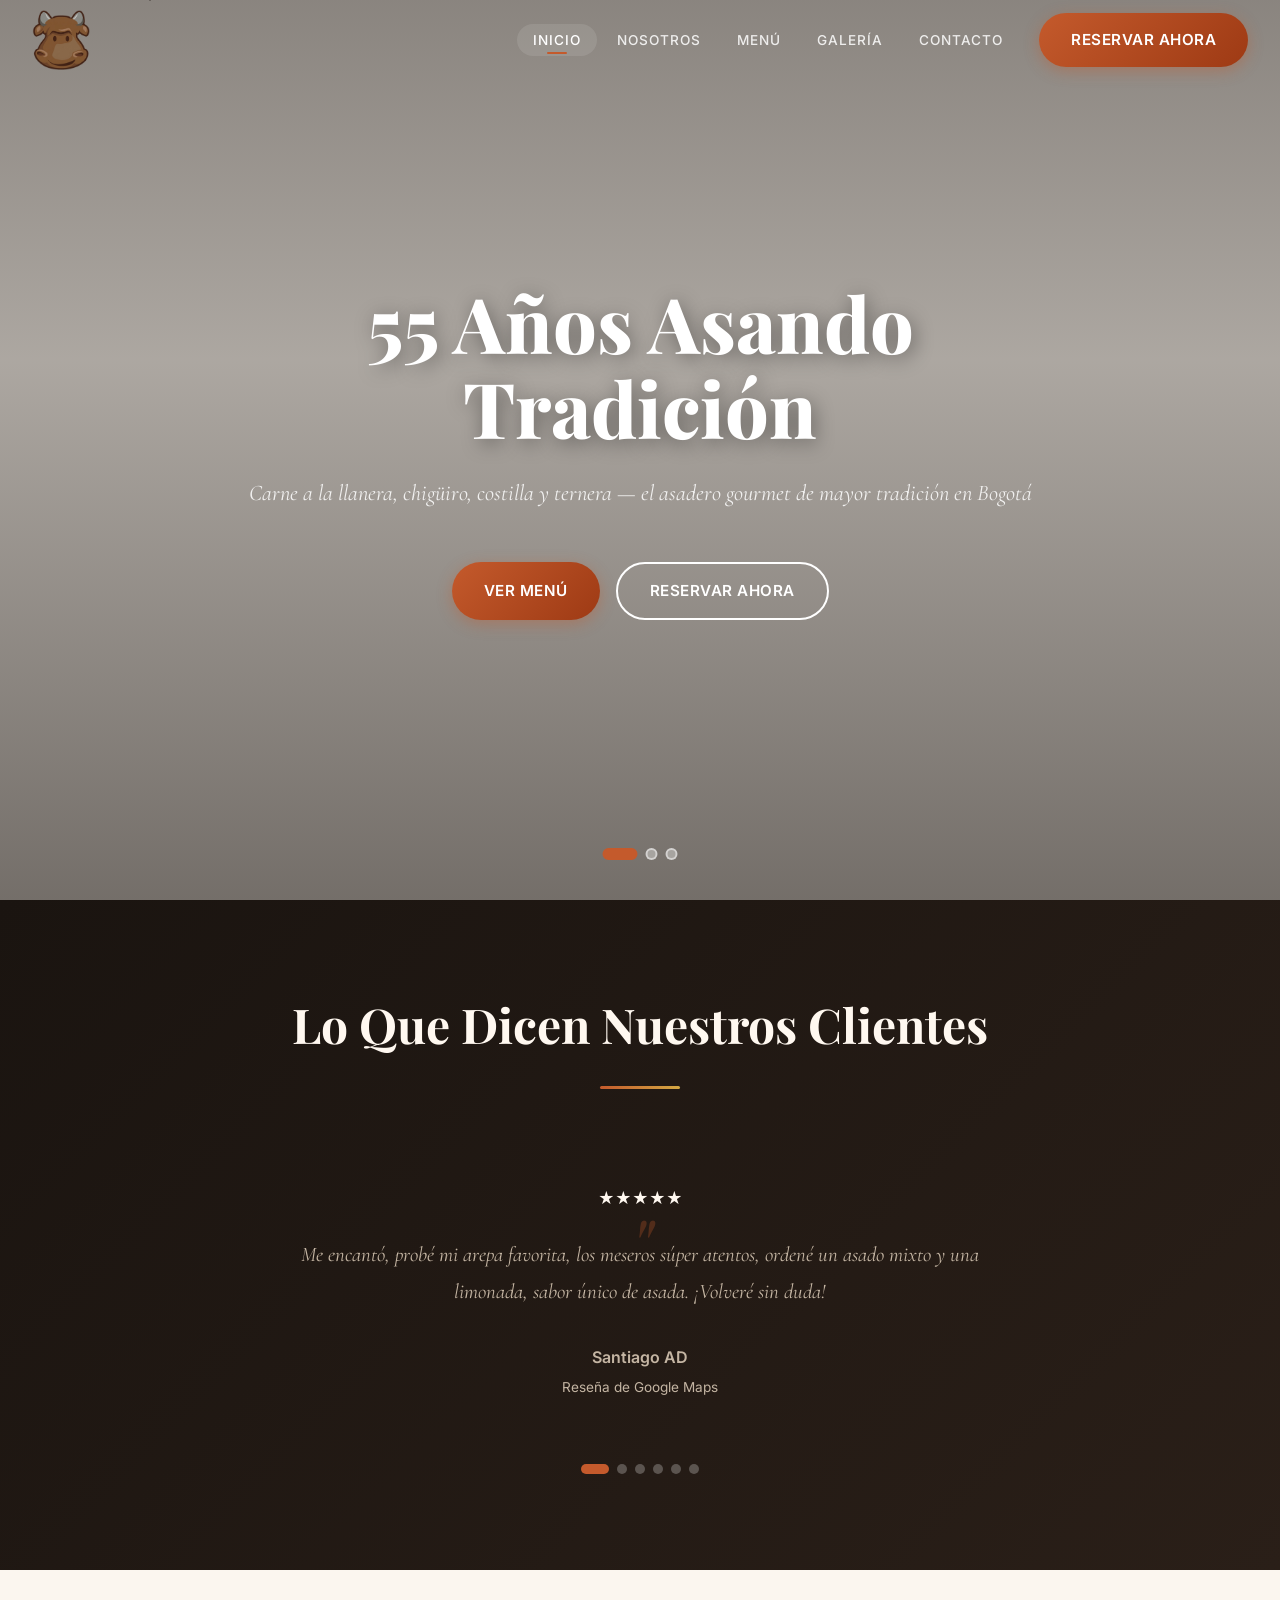
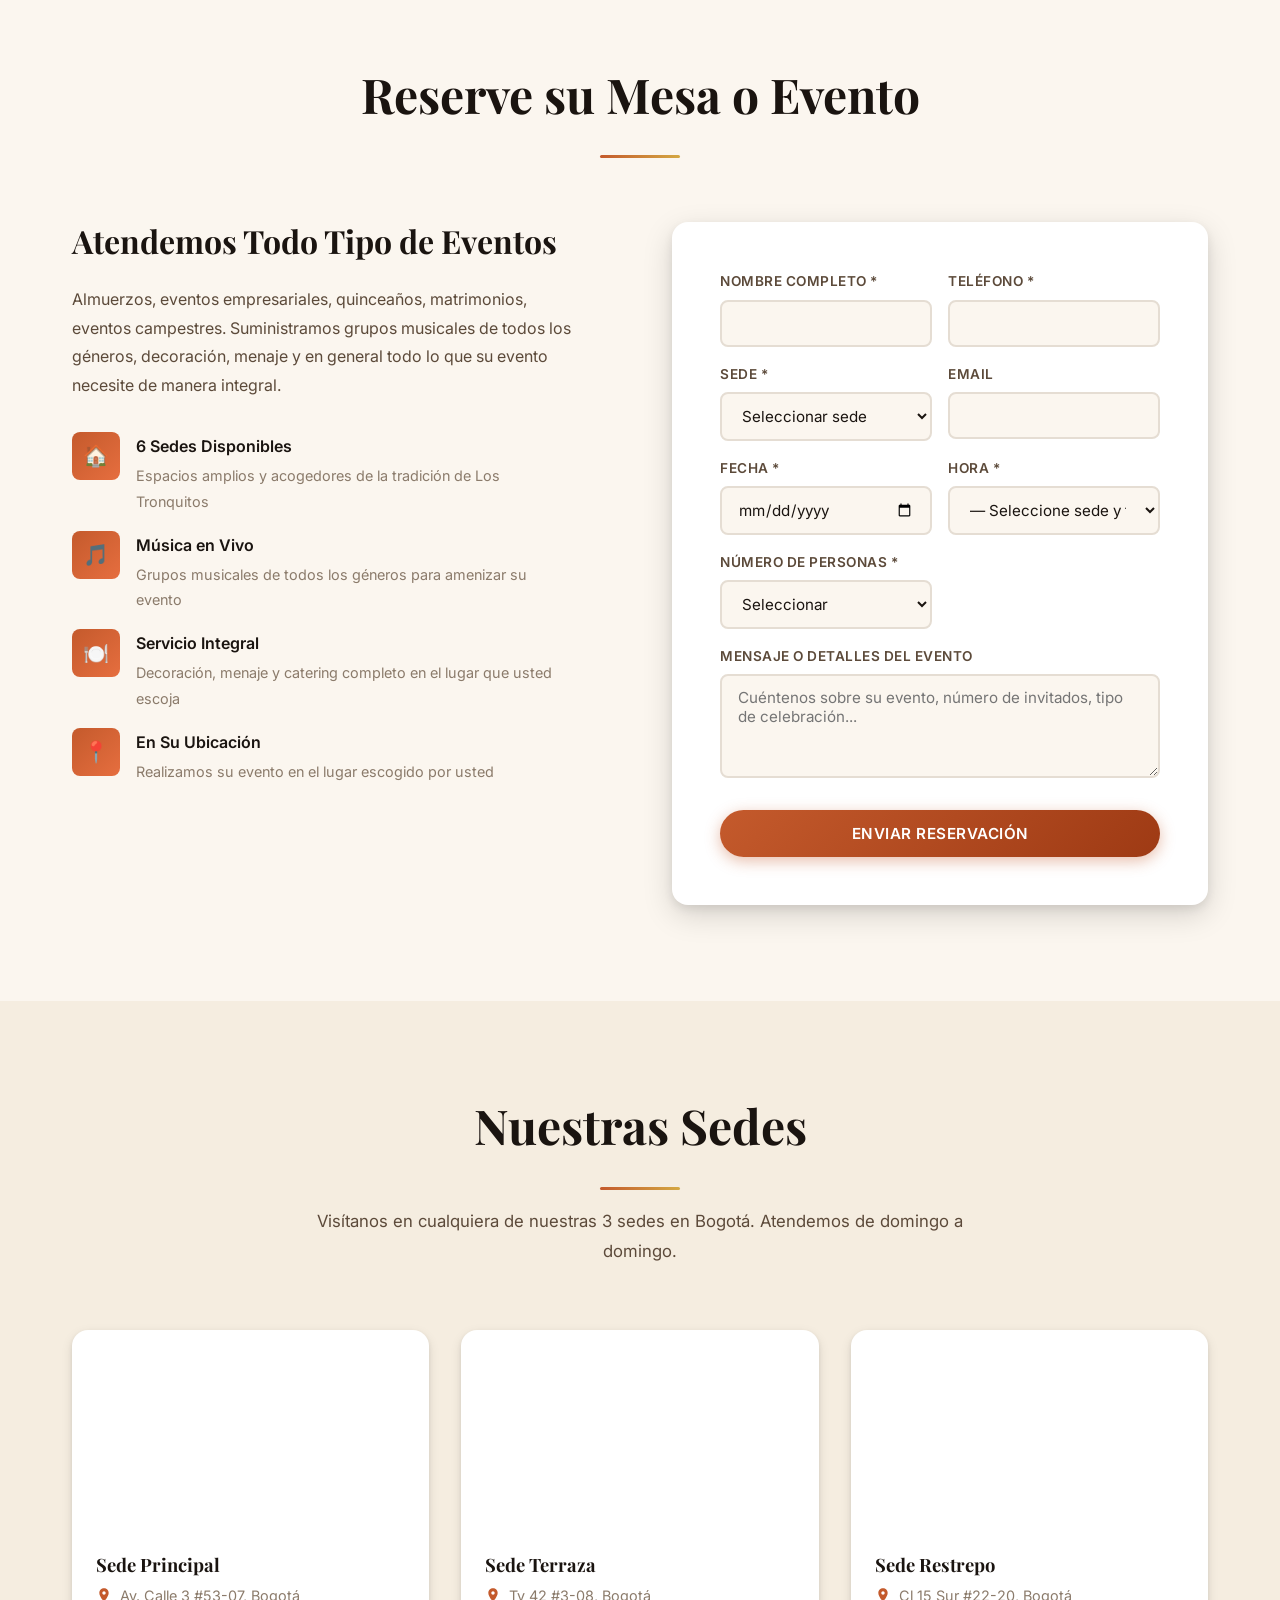
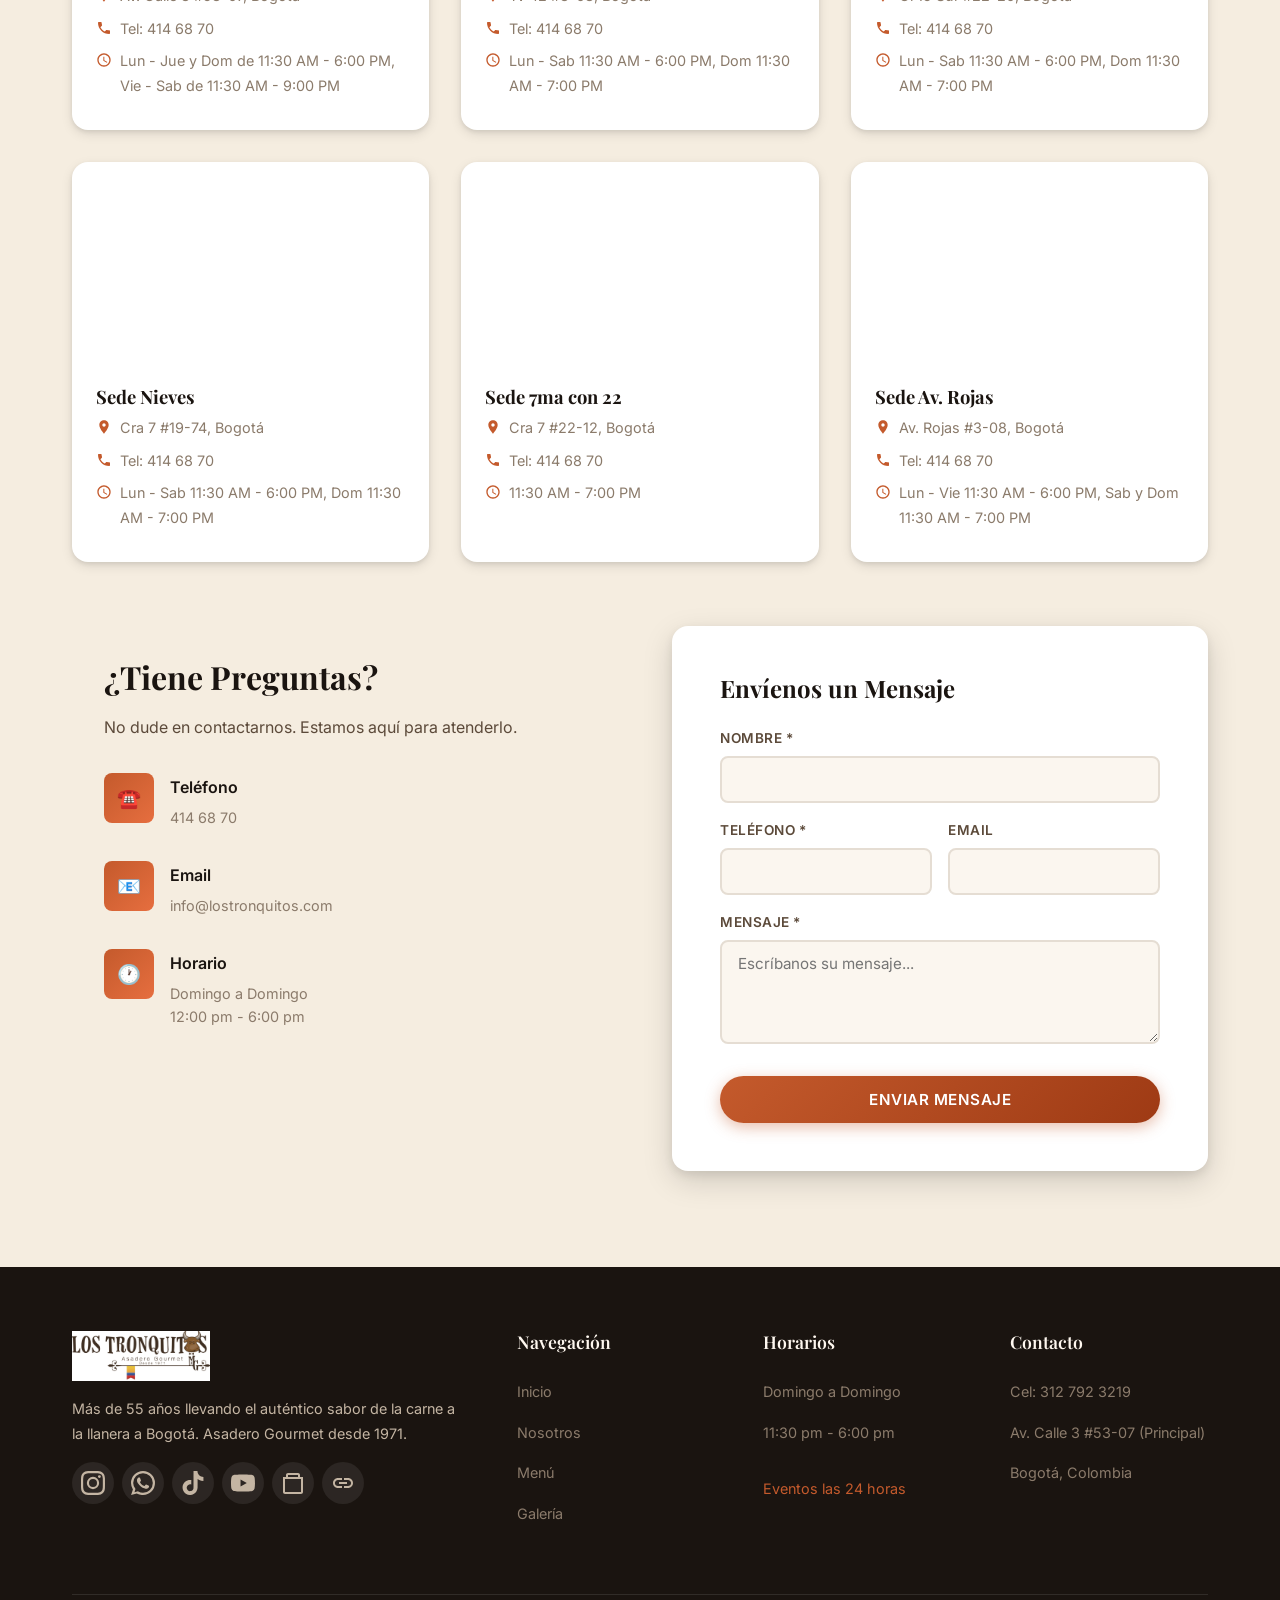
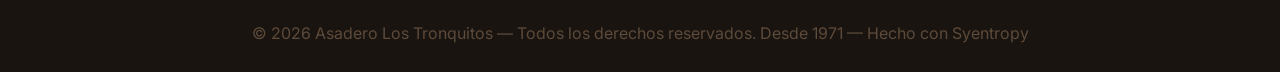
==== commit 0cb7cc74: "Update de menu.pdf a menu.png" ====
--- a/frontend/index.html
+++ b/frontend/index.html
@@ -21,7 +21,7 @@
       <ul class="nav__list">
         <li><a href="#inicio" class="nav__link nav__link--active">Inicio</a></li>
         <li><a href="nosotros.html" class="nav__link">Nosotros</a></li>
-        <li><a href="menu.pdf" class="nav__link">Menú</a></li>
+        <li><a href="menu.png" class="nav__link">Menú</a></li>
         <li><a href="galeria.html" class="nav__link">Galería</a></li>
         <li><a href="#contacto" class="nav__link">Contacto</a></li>
         <li><a href="#reservaciones" class="nav__cta btn btn--primary">Reservar Ahora</a></li>
@@ -36,7 +36,7 @@
   <ul class="mobile-menu__list">
     <li><a href="#inicio" class="mobile-menu__link">Inicio</a></li>
     <li><a href="nosotros.html" class="mobile-menu__link">Nosotros</a></li>
-    <li><a href="menu_dummy.pdf" class="mobile-menu__link">Menú</a></li>
+    <li><a href="menu.png" class="mobile-menu__link">Menú</a></li>
     <li><a href="galeria.html" class="mobile-menu__link">Galería</a></li>
     <li><a href="#contacto" class="mobile-menu__link">Contacto</a></li>
   </ul>
@@ -54,7 +54,7 @@
     <h1 class="hero__title">55 Años Asando Tradición<span></span></h1>
     <p class="hero__subtitle">Carne a la llanera, chigüiro, costilla y ternera — el asadero gourmet de mayor tradición en Bogotá</p>
     <div class="hero__buttons">
-      <a href="menu.pdf" class="btn btn--primary">Ver Menú</a>
+      <a href="menu.png" class="btn btn--primary">Ver Menú</a>
       <a href="#reservaciones" class="btn btn--secondary">Reservar Ahora</a>
     </div>
   </div>
@@ -302,7 +302,7 @@
         <div class="footer__links">
           <a href="#inicio" class="footer__link">Inicio</a>
           <a href="nosotros.html" class="footer__link">Nosotros</a>
-          <a href="menu.pdf" class="footer__link">Menú</a>
+          <a href="menu.png" class="footer__link">Menú</a>
           <a href="galeria.html" class="footer__link">Galería</a>
         </div>
       </div>
@@ -317,7 +317,7 @@
       <div>
         <h4 class="footer__title">Contacto</h4>
         <div class="footer__links">
-          <span class="footer__link">Tel: 414 68 70</span>
+          <span class="footer__link">Cel: 312 792 3219</span>
           <span class="footer__link">Av. Calle 3 #53-07 (Principal)</span>
           <span class="footer__link">Bogotá, Colombia</span>
         </div>
--- a/frontend/styles.css
+++ b/frontend/styles.css
@@ -85,6 +85,8 @@
   scroll-behavior: smooth;
   scroll-padding-top: var(--header-height);
   font-size: 16px;
+  overflow-x: hidden;
+  width: 100%;
 }
 
 body {
@@ -93,6 +95,7 @@
   color: var(--color-dark);
   line-height: 1.7;
   overflow-x: hidden;
+  max-width: 100vw;
   -webkit-font-smoothing: antialiased;
   -moz-osx-font-smoothing: grayscale;
 }
@@ -1233,6 +1236,7 @@
 .form__group {
   display: flex;
   flex-direction: column;
+  min-width: 0;
 }
 
 .form__group--full {
@@ -1251,6 +1255,8 @@
 .form__input,
 .form__select,
 .form__textarea {
+  width: 100%;
+  max-width: 100%;
   padding: 12px 16px;
   border: 2px solid #e5ddd3;
   border-radius: var(--radius-md);
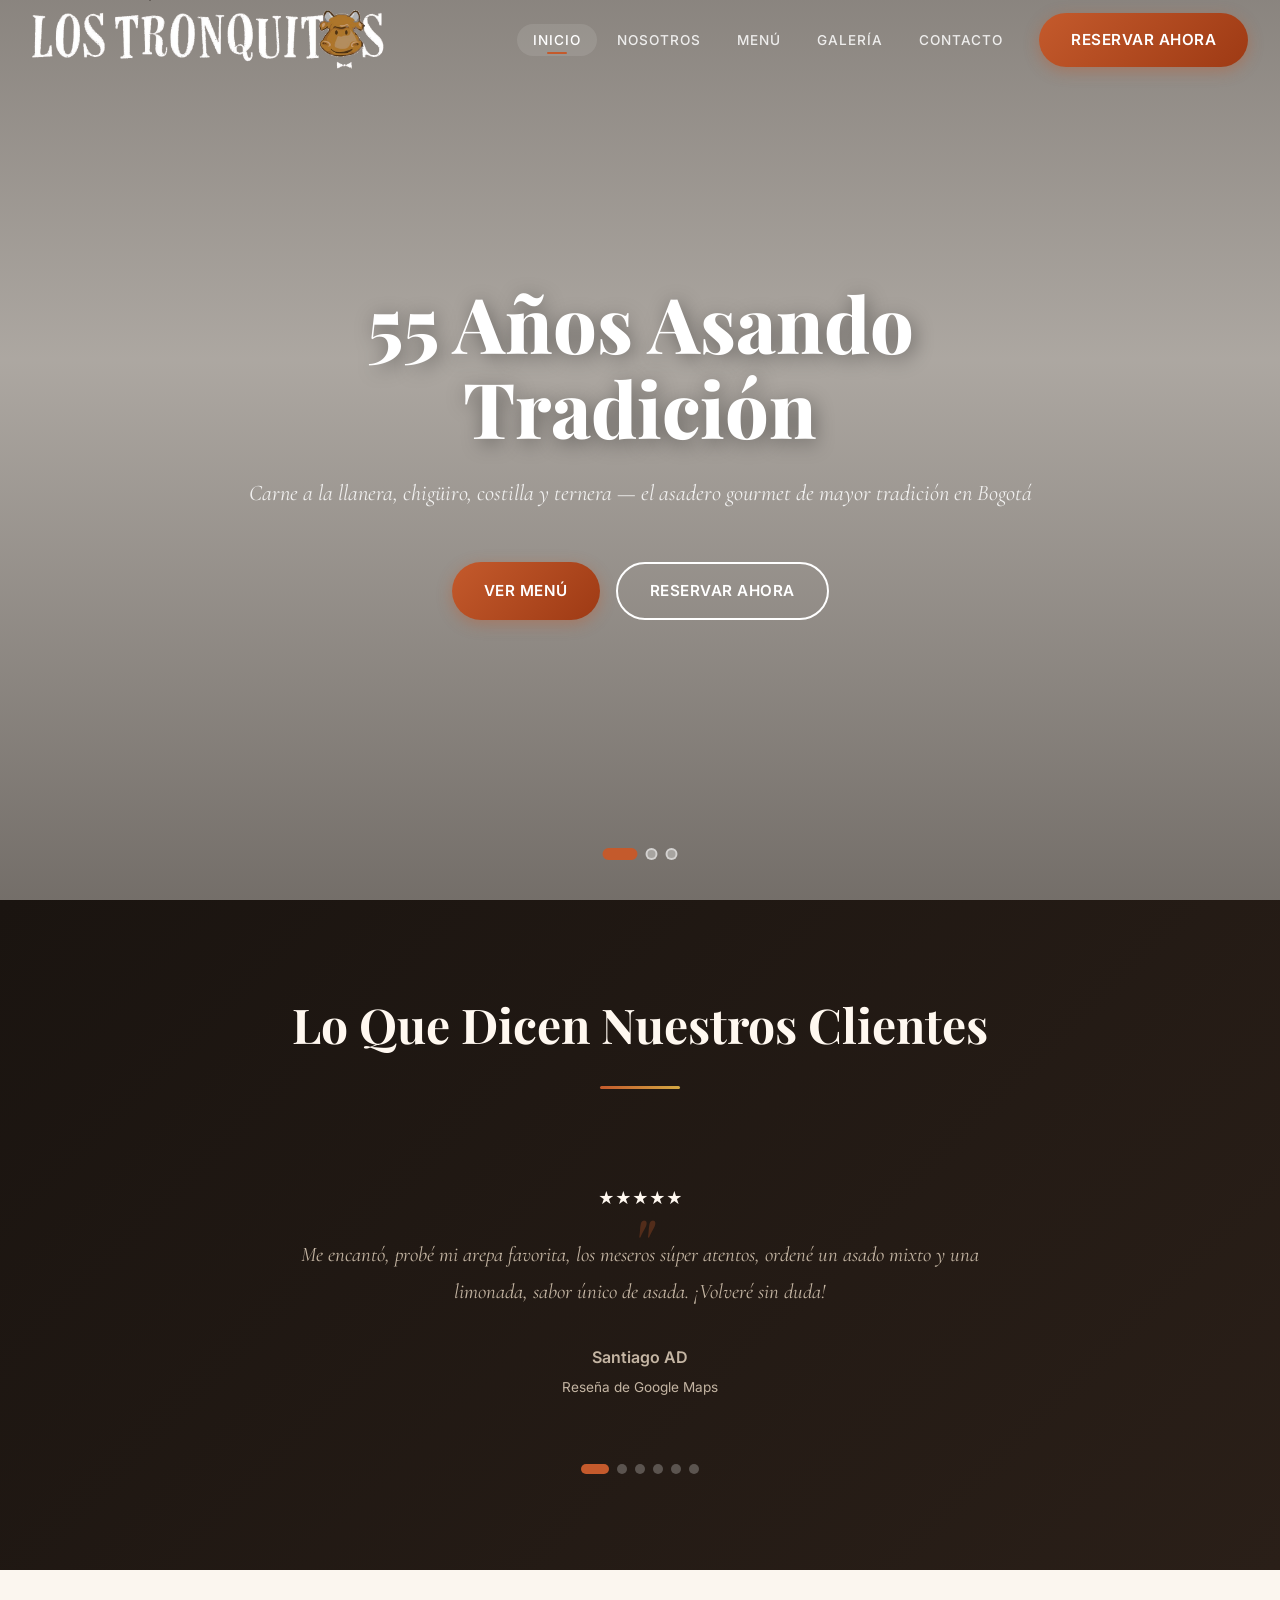
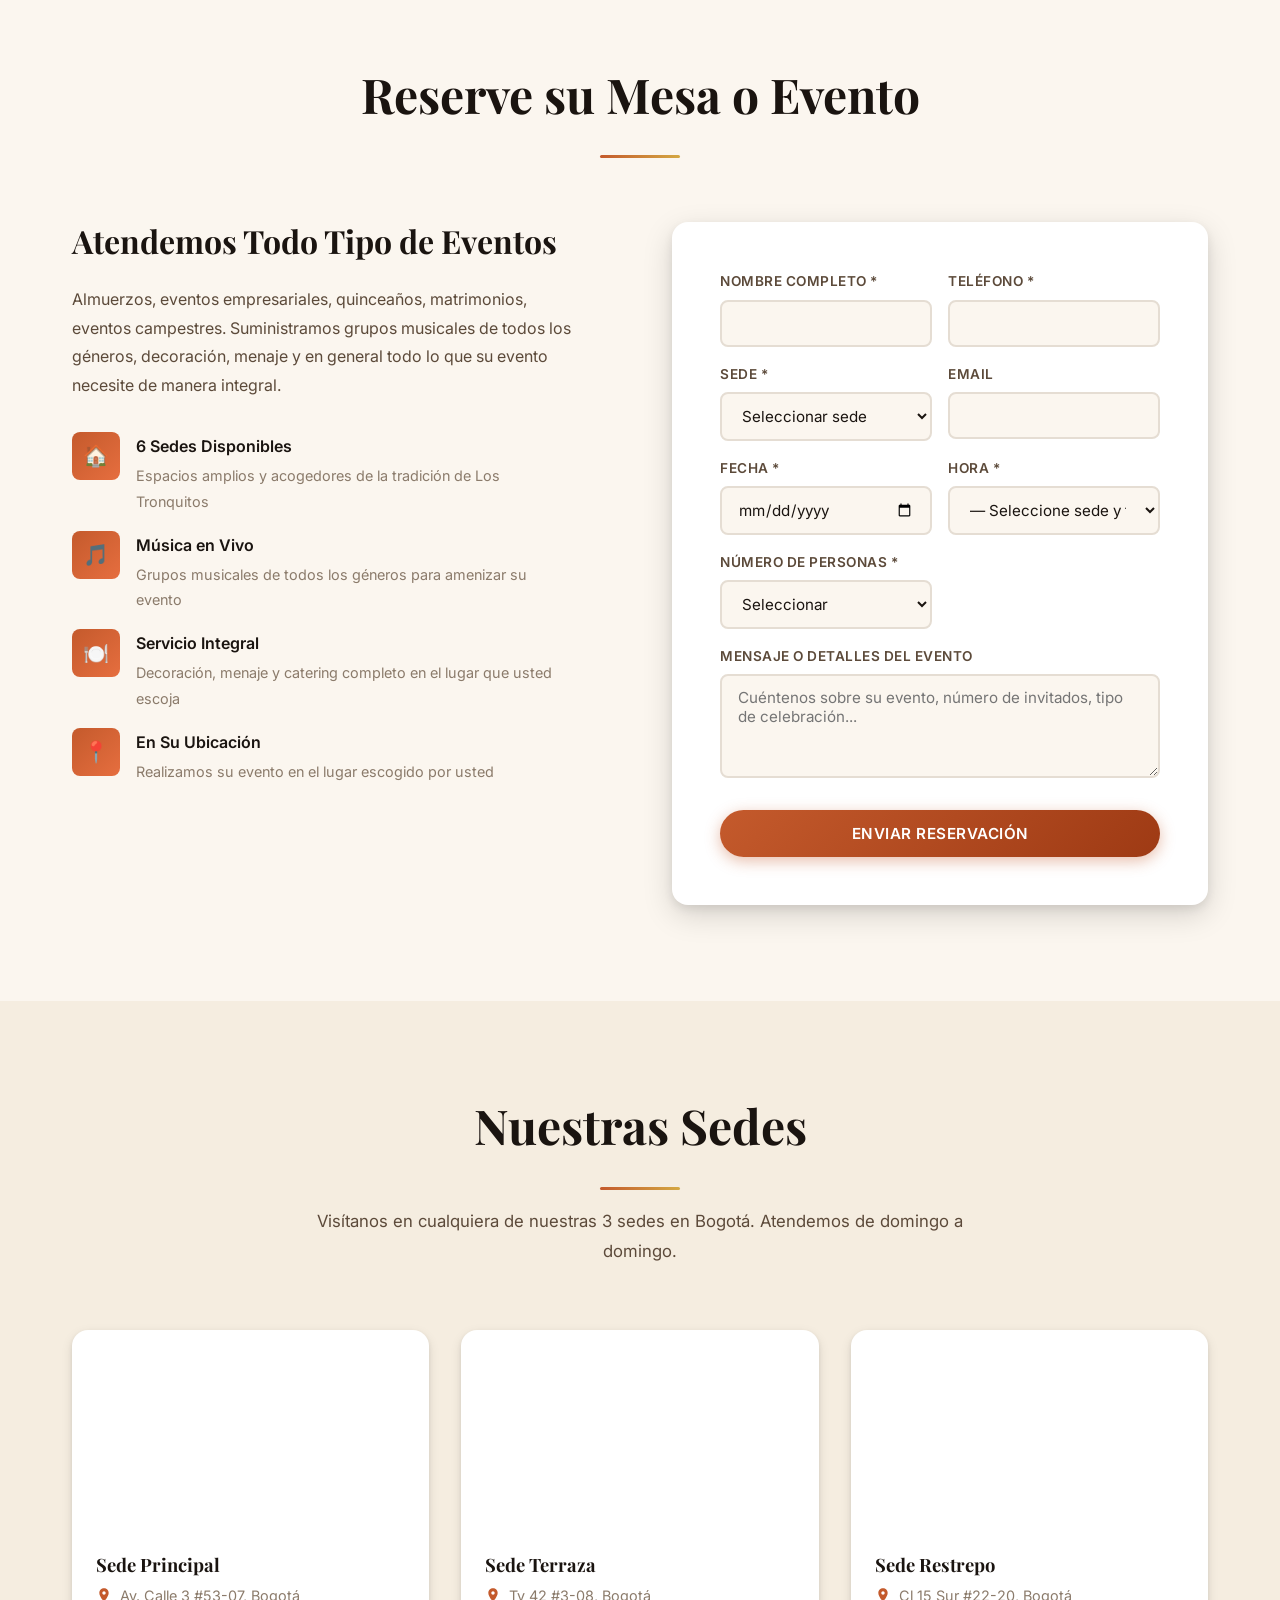
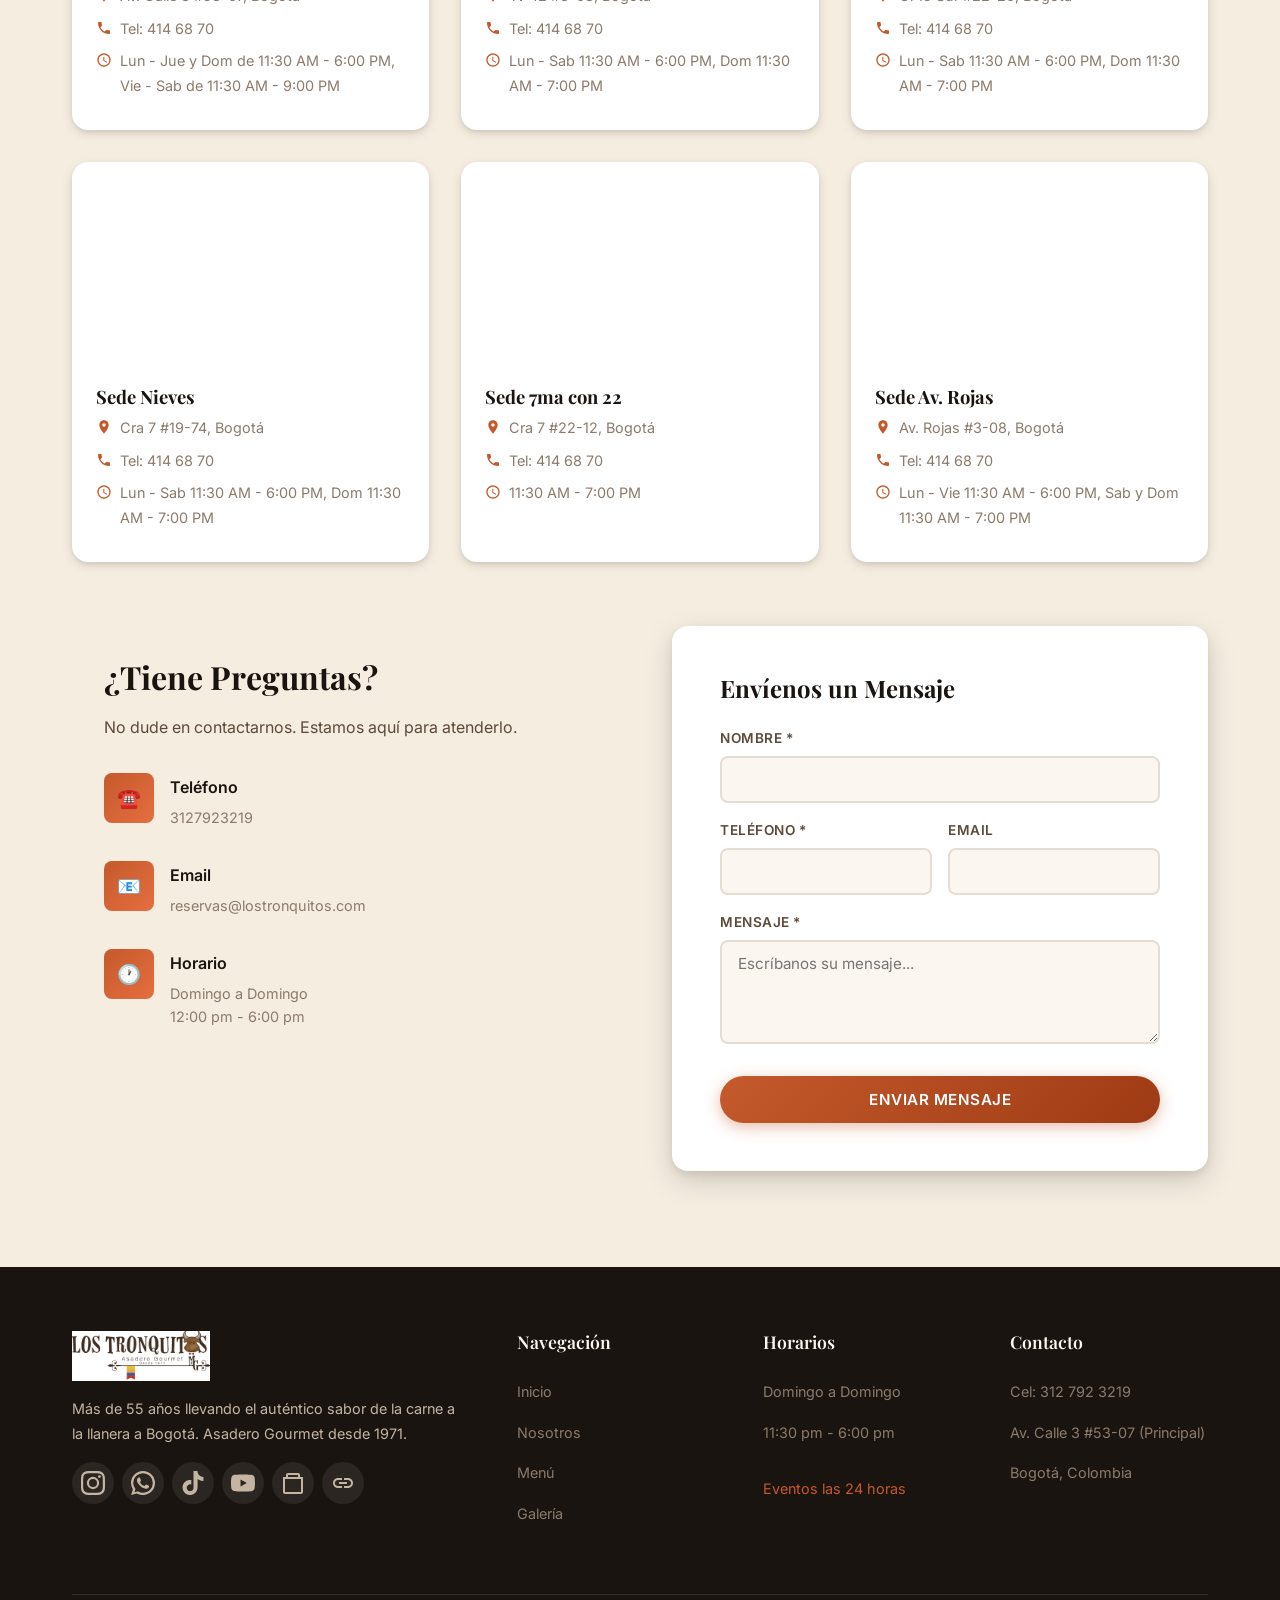
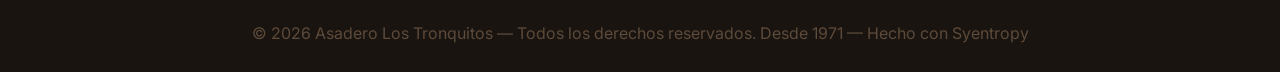
==== commit ed02cd4c: "Refactor code structure and remove redundant sections for improved readability and maintainability" ====
--- a/frontend/index.html
+++ b/frontend/index.html
@@ -9,14 +9,14 @@
   <meta property="og:description" content="Más de 53 años ofreciendo el mejor sabor en carne a la llanera, chigüiro, costilla y ternera en Bogotá.">
   <meta property="og:type" content="website">
   <link rel="stylesheet" href="styles.css">
-  <link rel="icon" type="image/png" href="assets/images/logo2.png">
+  <link rel="icon" type="image/png" href="assets/images/logo_los_tronquitos_3_page-0001-removebg-preview.png">
 </head>
 <body>
 
 <!-- ════════ HEADER ════════ -->
 <header class="header" id="header">
   <div class="header__inner">
-    <a href="#inicio" class="header__logo"><img src="assets/images/logo2.png" alt="Los Tronquitos - Asadero Gourmet desde 1971"></a>
+    <a href="#inicio" class="header__logo"><img src="assets/images/logo_los_tronquitos_3_page-0001-removebg-preview.png" alt="Los Tronquitos - Asadero Gourmet desde 1971"></a>
     <nav class="nav" aria-label="Navegación principal">
       <ul class="nav__list">
         <li><a href="#inicio" class="nav__link nav__link--active">Inicio</a></li>
@@ -258,8 +258,8 @@
       <div class="contact__info-block animate-on-scroll">
         <h3>¿Tiene Preguntas?</h3>
         <p style="margin:var(--space-md) 0 var(--space-xl)">No dude en contactarnos. Estamos aquí para atenderlo.</p>
-        <div class="contact__info-item"><div class="contact__info-icon">☎️</div><div><p class="contact__info-label">Teléfono</p><p class="contact__info-value">414 68 70</p></div></div>
-        <div class="contact__info-item"><div class="contact__info-icon">📧</div><div><p class="contact__info-label">Email</p><p class="contact__info-value">info@lostronquitos.com</p></div></div>
+        <div class="contact__info-item"><div class="contact__info-icon">☎️</div><div><p class="contact__info-label">Teléfono</p><p class="contact__info-value">3127923219</p></div></div>
+        <div class="contact__info-item"><div class="contact__info-icon">📧</div><div><p class="contact__info-label">Email</p><p class="contact__info-value">reservas@lostronquitos.com</p></div></div>
         <div class="contact__info-item"><div class="contact__info-icon">🕐</div><div><p class="contact__info-label">Horario</p><p class="contact__info-value">Domingo a Domingo<br>12:00 pm - 6:00 pm</p></div></div>
       </div>
       <div class="reservations__form-wrapper animate-on-scroll animate-on-scroll--delay-2">
@@ -328,6 +328,11 @@
     </div>
   </div>
 </footer>
+
+<!-- WhatsApp Button -->
+<a href="https://wa.me/573127923219" target="_blank" class="whatsapp-btn" aria-label="Contactar por WhatsApp">
+  <svg viewBox="0 0 24 24" width="28" height="28" fill="currentColor"><path d="M11.944 0A12 12 0 000 12a12 12 0 001.914 6.559L.085 24l5.632-1.464A11.944 11.944 0 0011.944 24 12 12 0 0024 12 12 12 0 0011.944 0zM12 21.8c-1.65 0-3.26-.43-4.69-1.24l-.32-.19-3.48.91.93-3.35-.2-.33A9.78 9.78 0 012.2 12 9.8 9.8 0 0112 2.2a9.8 9.8 0 019.8 9.8 9.8 9.8 0 01-9.8 9.8zm5.35-7.3c-.29-.15-1.74-.86-2.01-.96-.27-.1-.47-.15-.67.15-.2.3-.77.96-.94 1.16-.17.2-.34.22-.64.08-.29-.15-1.24-.46-2.36-1.46-.87-.78-1.46-1.74-1.63-2.04-.17-.3-.02-.46.12-.61.13-.13.29-.34.44-.51.15-.17.2-.3.3-.5.1-.2.05-.38-.02-.53-.08-.15-.67-1.62-.92-2.22-.24-.58-.49-.5-.67-.51h-.57c-.2 0-.52.08-.79.37-.27.3-1.04 1.02-1.04 2.49 0 1.47 1.07 2.89 1.22 3.09.15.2 2.1 3.2 5.09 4.49.71.3 1.27.48 1.7.62.72.23 1.38.2 1.89.12.58-.09 1.74-.71 1.99-1.4.24-.68.24-1.27.17-1.4-.08-.12-.28-.2-.58-.35z"/></svg>
+</a>
 
 <!-- Back to Top -->
 <button class="back-to-top" id="backToTop" aria-label="Volver arriba">↑</button>
--- a/frontend/styles.css
+++ b/frontend/styles.css
@@ -1609,6 +1609,38 @@
 /* ============================================================
    BACK TO TOP
    ============================================================ */
+.whatsapp-btn {
+  position: fixed;
+  bottom: 100px;
+  right: 30px;
+  width: 56px;
+  height: 56px;
+  background: #25D366;
+  color: var(--color-white);
+  border-radius: var(--radius-full);
+  display: flex;
+  align-items: center;
+  justify-content: center;
+  box-shadow: 0 4px 15px rgba(37, 211, 102, 0.4);
+  opacity: 0;
+  visibility: hidden;
+  transform: translateY(20px);
+  transition: all var(--transition-base);
+  z-index: 100;
+  text-decoration: none;
+}
+
+.whatsapp-btn--visible {
+  opacity: 1;
+  visibility: visible;
+  transform: translateY(0);
+}
+
+.whatsapp-btn:hover {
+  transform: translateY(-3px);
+  box-shadow: 0 8px 25px rgba(37, 211, 102, 0.6);
+}
+
 .back-to-top {
   position: fixed;
   bottom: 30px;
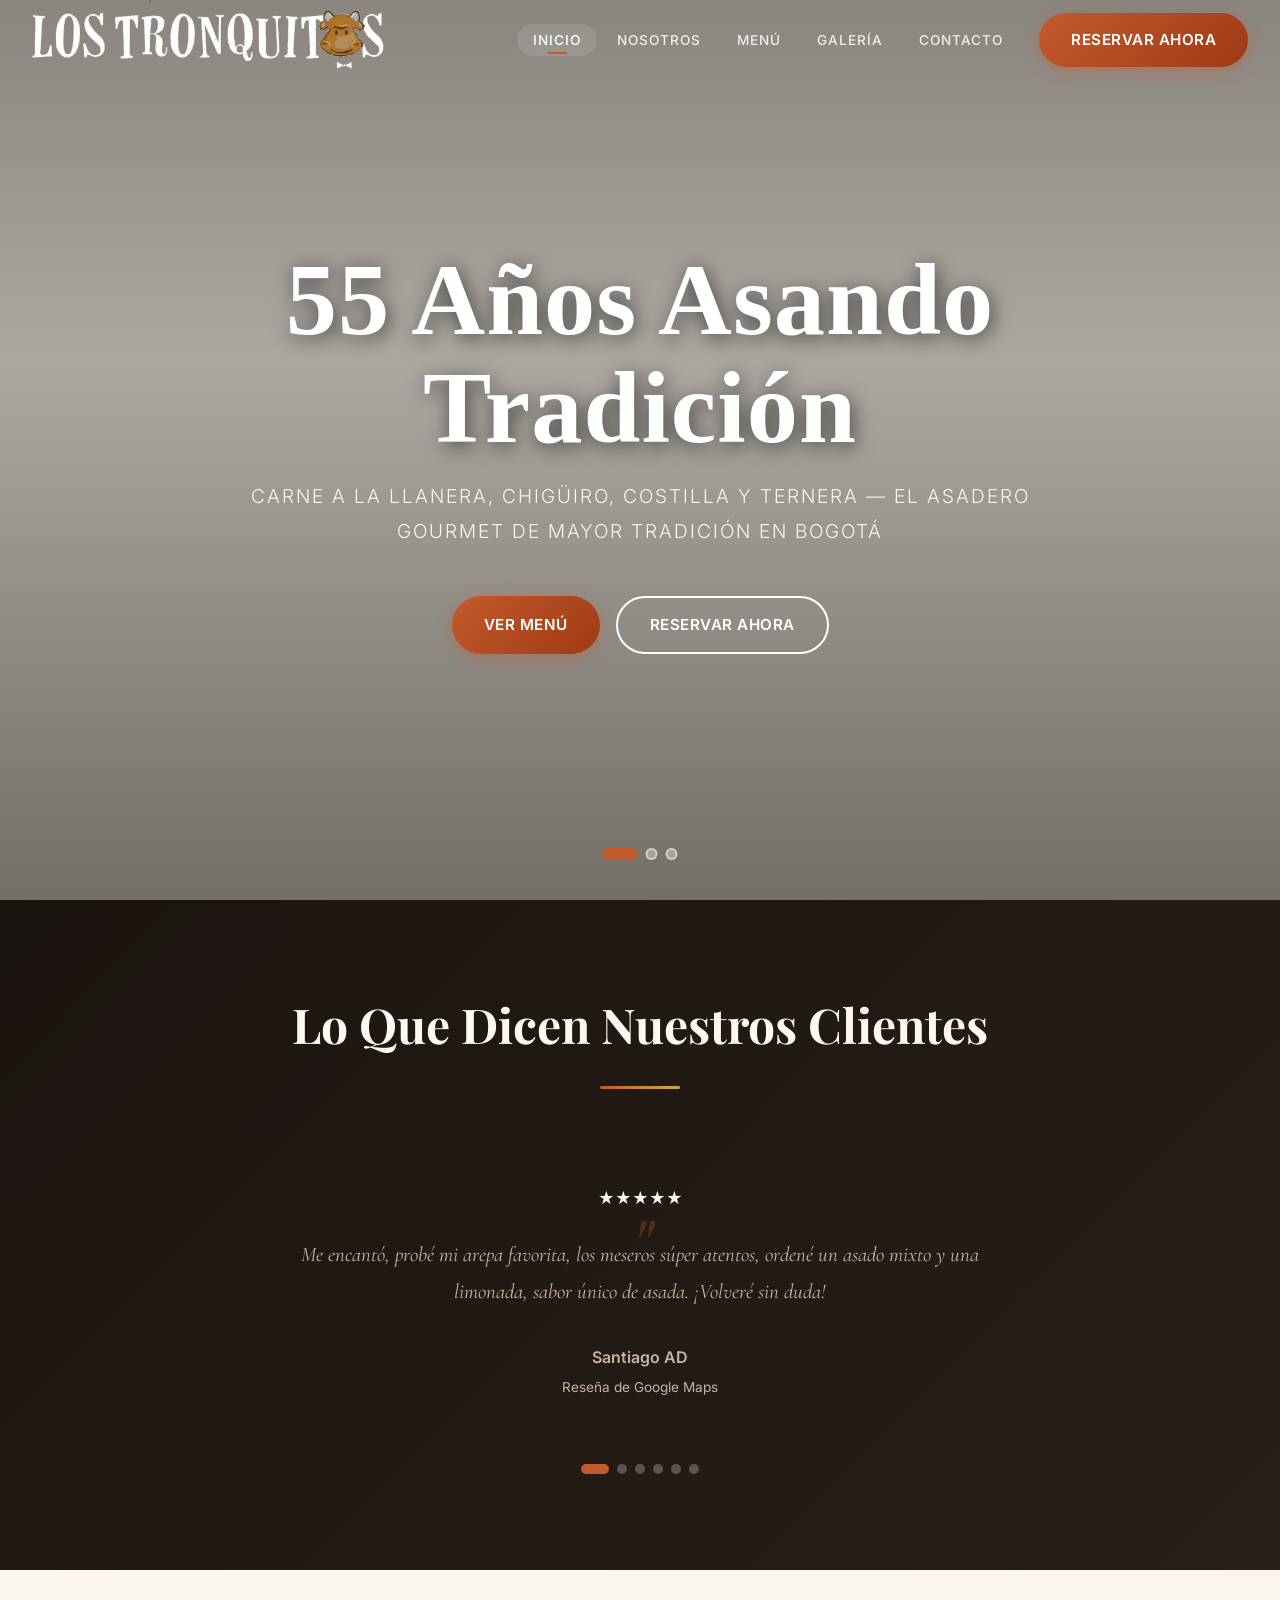
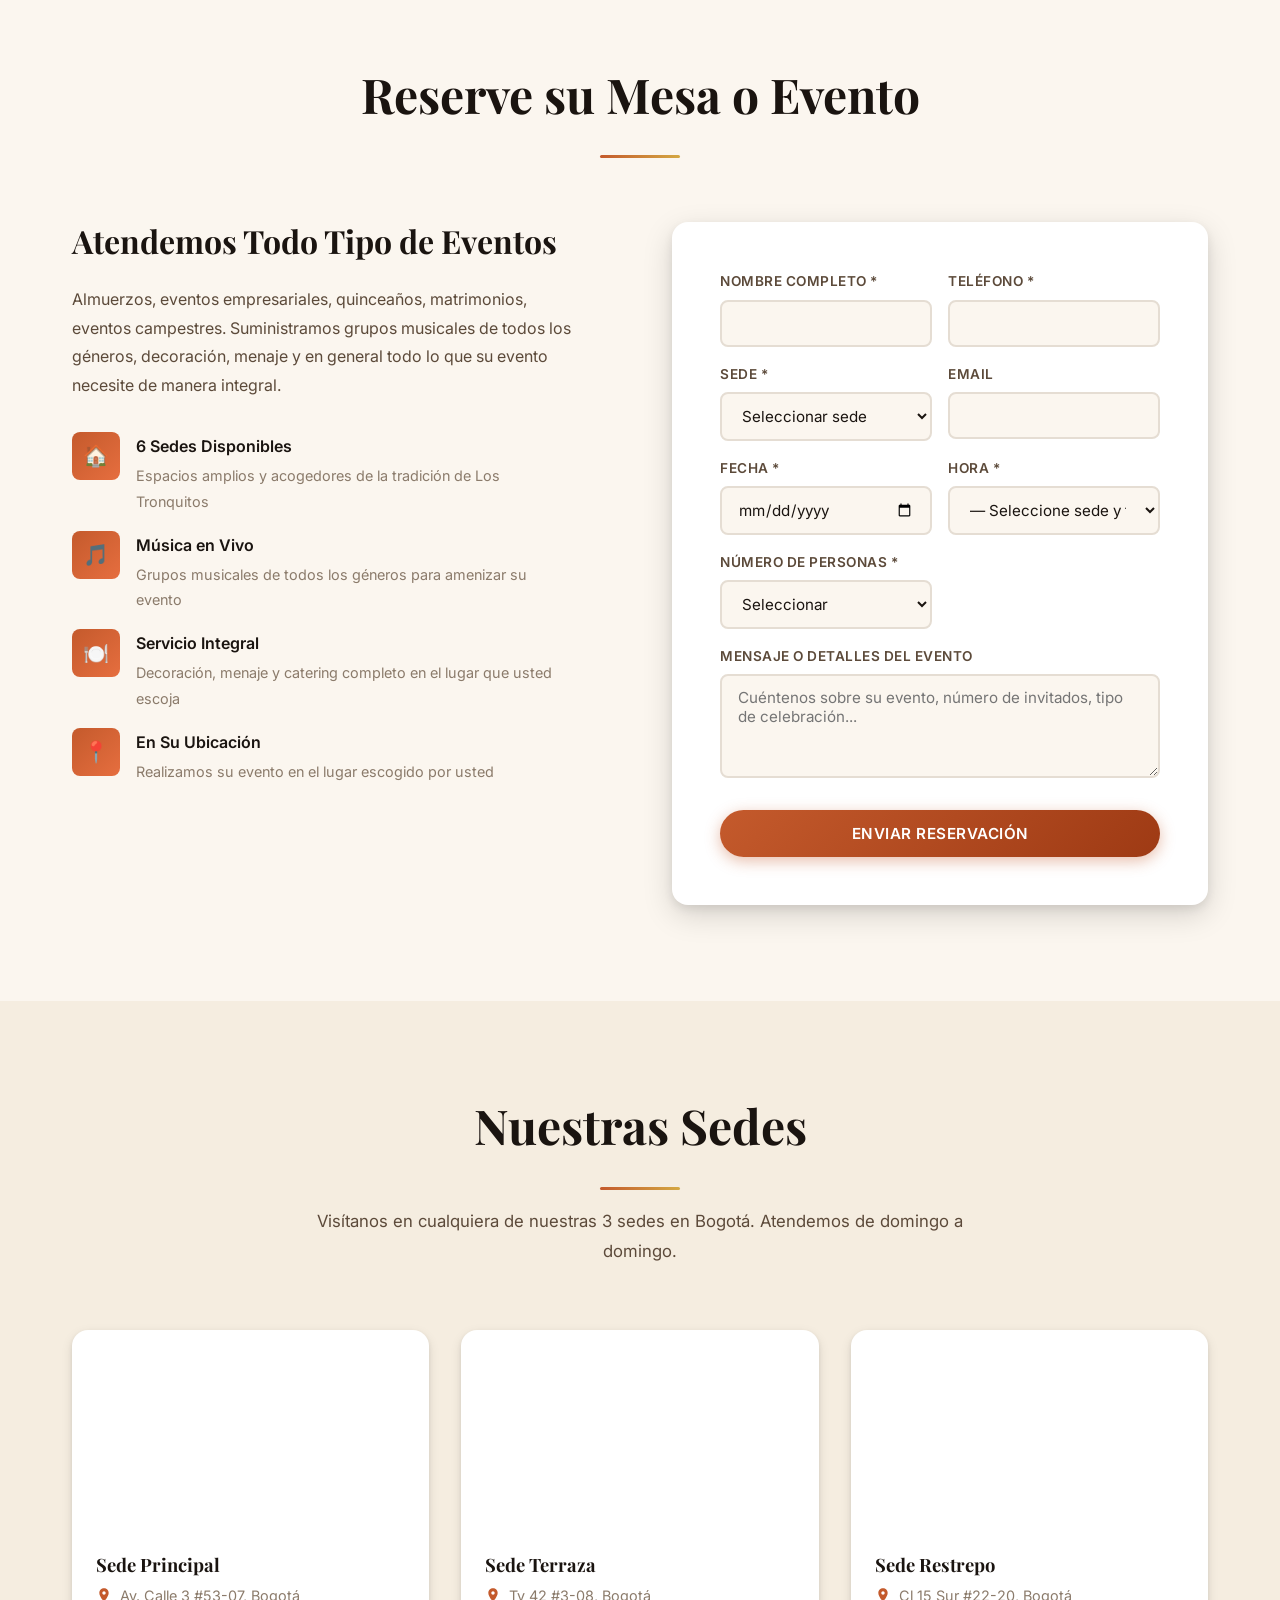
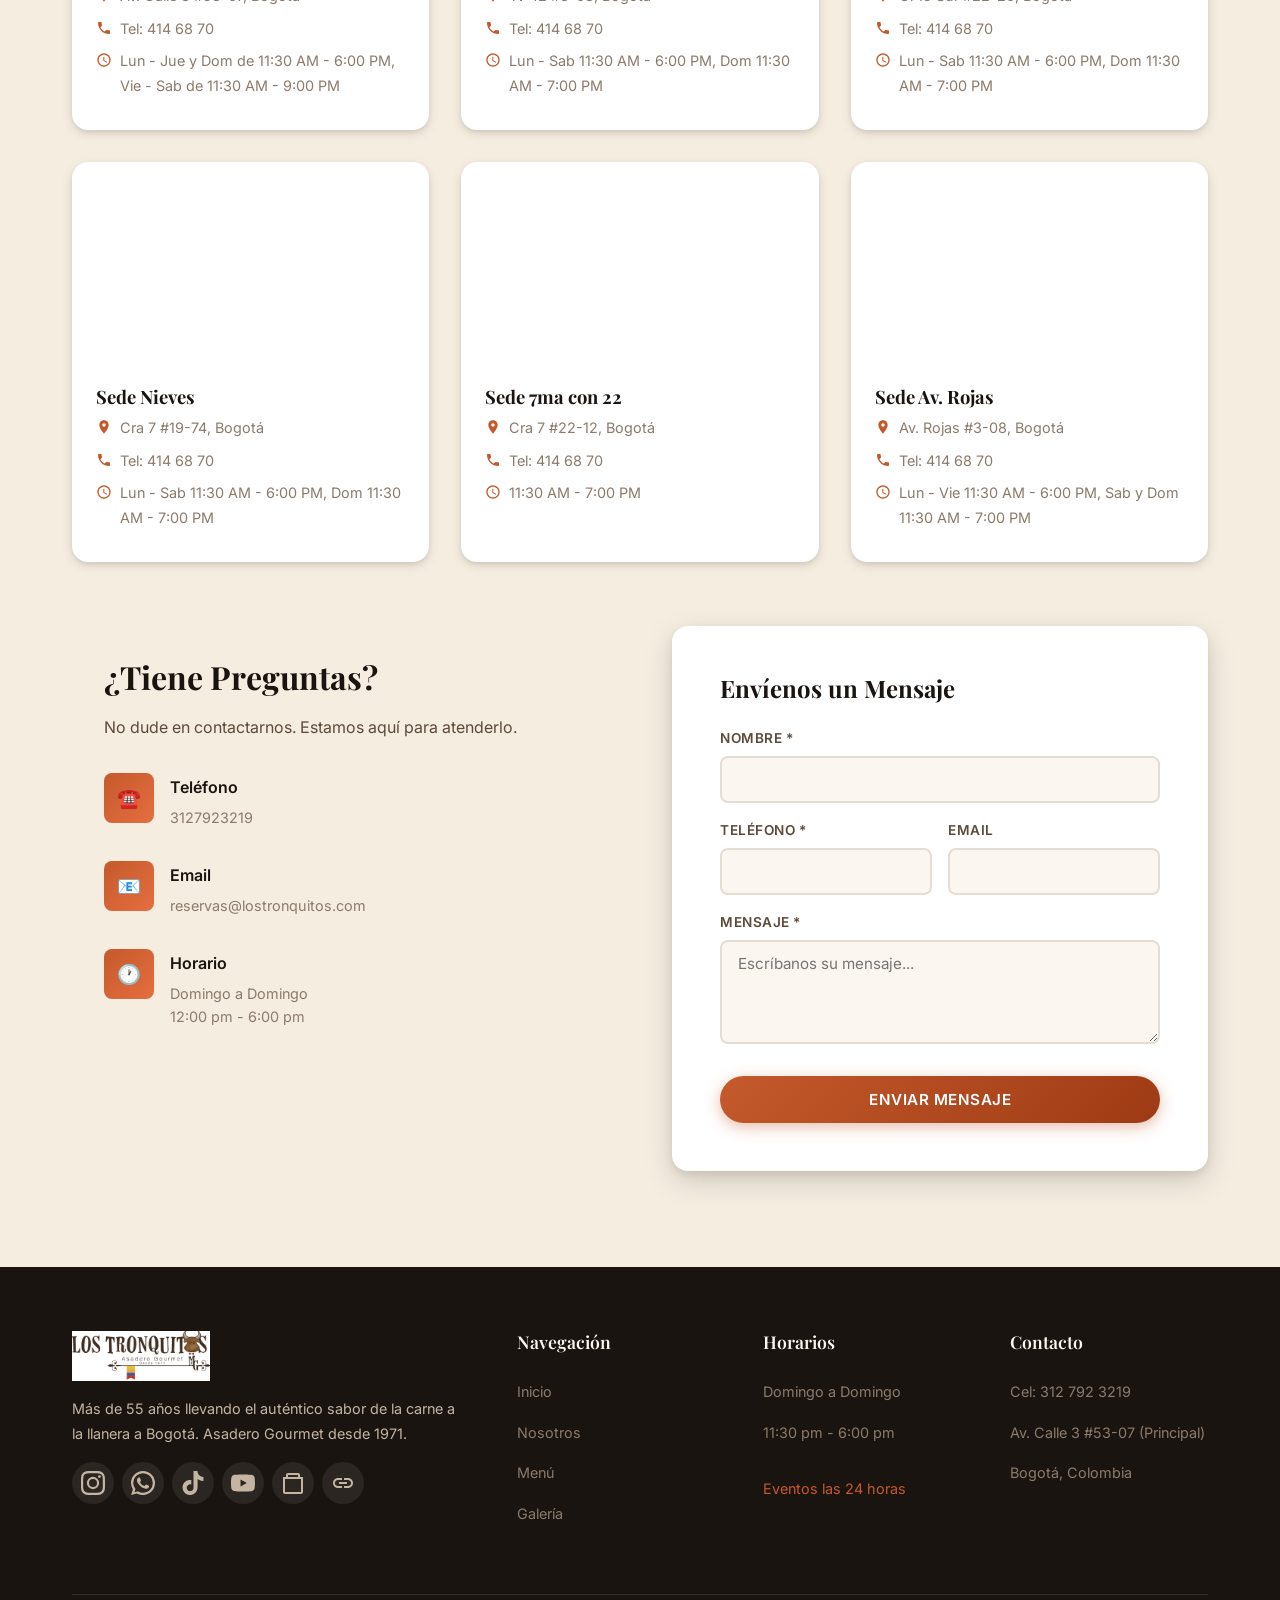
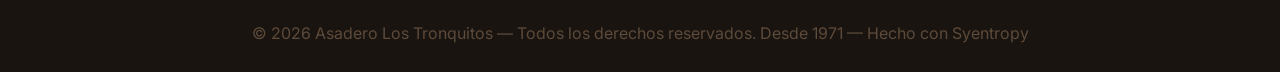
==== commit c40d4362: "Create landing page with hero, testimonials, and reservation sections" ====
--- a/frontend/index.html
+++ b/frontend/index.html
@@ -9,7 +9,7 @@
   <meta property="og:description" content="Más de 53 años ofreciendo el mejor sabor en carne a la llanera, chigüiro, costilla y ternera en Bogotá.">
   <meta property="og:type" content="website">
   <link rel="stylesheet" href="styles.css">
-  <link rel="icon" type="image/png" href="assets/images/logo_los_tronquitos_3_page-0001-removebg-preview.png">
+  <link rel="icon" type="image/png" href="assets/images/logo2.png">
 </head>
 <body>
 
@@ -21,7 +21,7 @@
       <ul class="nav__list">
         <li><a href="#inicio" class="nav__link nav__link--active">Inicio</a></li>
         <li><a href="nosotros.html" class="nav__link">Nosotros</a></li>
-        <li><a href="menu.png" class="nav__link">Menú</a></li>
+        <li><a href="menu.html" class="nav__link">Menú</a></li>
         <li><a href="galeria.html" class="nav__link">Galería</a></li>
         <li><a href="#contacto" class="nav__link">Contacto</a></li>
         <li><a href="#reservaciones" class="nav__cta btn btn--primary">Reservar Ahora</a></li>
@@ -36,7 +36,7 @@
   <ul class="mobile-menu__list">
     <li><a href="#inicio" class="mobile-menu__link">Inicio</a></li>
     <li><a href="nosotros.html" class="mobile-menu__link">Nosotros</a></li>
-    <li><a href="menu.png" class="mobile-menu__link">Menú</a></li>
+    <li><a href="menu.html" class="mobile-menu__link">Menú</a></li>
     <li><a href="galeria.html" class="mobile-menu__link">Galería</a></li>
     <li><a href="#contacto" class="mobile-menu__link">Contacto</a></li>
   </ul>
@@ -54,7 +54,7 @@
     <h1 class="hero__title">55 Años Asando Tradición<span></span></h1>
     <p class="hero__subtitle">Carne a la llanera, chigüiro, costilla y ternera — el asadero gourmet de mayor tradición en Bogotá</p>
     <div class="hero__buttons">
-      <a href="menu.png" class="btn btn--primary">Ver Menú</a>
+      <a href="menu.html" class="btn btn--primary">Ver Menú</a>
       <a href="#reservaciones" class="btn btn--secondary">Reservar Ahora</a>
     </div>
   </div>
@@ -302,7 +302,7 @@
         <div class="footer__links">
           <a href="#inicio" class="footer__link">Inicio</a>
           <a href="nosotros.html" class="footer__link">Nosotros</a>
-          <a href="menu.png" class="footer__link">Menú</a>
+          <a href="menu.html" class="footer__link">Menú</a>
           <a href="galeria.html" class="footer__link">Galería</a>
         </div>
       </div>
@@ -440,9 +440,9 @@
   if (sede) updateAvailabilityBanner(sede, fecha);
 });
 
-// Fecha mínima: mañana
+// Fecha mínima: hoy (permite reservas del mismo día)
 (function() {
-  const d = new Date(); d.setDate(d.getDate()+1);
+  const d = new Date();
   document.getElementById('resDate').min = d.toISOString().split('T')[0];
 })();
 
--- a/frontend/styles.css
+++ b/frontend/styles.css
@@ -531,25 +531,32 @@
 }
 
 .hero__title {
-  font-size: clamp(2.5rem, 6vw, 5rem);
+  font-family: var(--font-accent);
+  font-size: clamp(3rem, 8vw, 7rem);
   color: var(--color-white);
-  margin-bottom: var(--space-lg);
-  font-weight: 800;
-  line-height: 1.1;
-  text-shadow: 2px 4px 20px rgba(0,0,0,0.4);
+  margin-bottom: var(--space-md);
+  font-weight: 600;
+  line-height: 1.05;
+  letter-spacing: 1px;
+  text-shadow: 2px 4px 20px rgba(0,0,0,0.6);
 }
 
 .hero__title span {
-  color: var(--color-primary-darker);
+  color: var(--color-primary-light);
+  font-style: italic;
 }
 
 .hero__subtitle {
-  font-family: var(--font-accent);
-  font-size: clamp(1.1rem, 2.5vw, 1.4rem);
-  color: rgba(255,255,255,0.85);
+  font-family: var(--font-body);
+  font-size: clamp(1rem, 1.5vw, 1.2rem);
+  color: rgba(255,255,255,0.9);
   margin-bottom: var(--space-2xl);
-  font-weight: 400;
-  font-style: italic;
+  font-weight: 300;
+  letter-spacing: 2px;
+  text-transform: uppercase;
+  max-width: 800px;
+  margin-left: auto;
+  margin-right: auto;
 }
 
 .hero__buttons {
